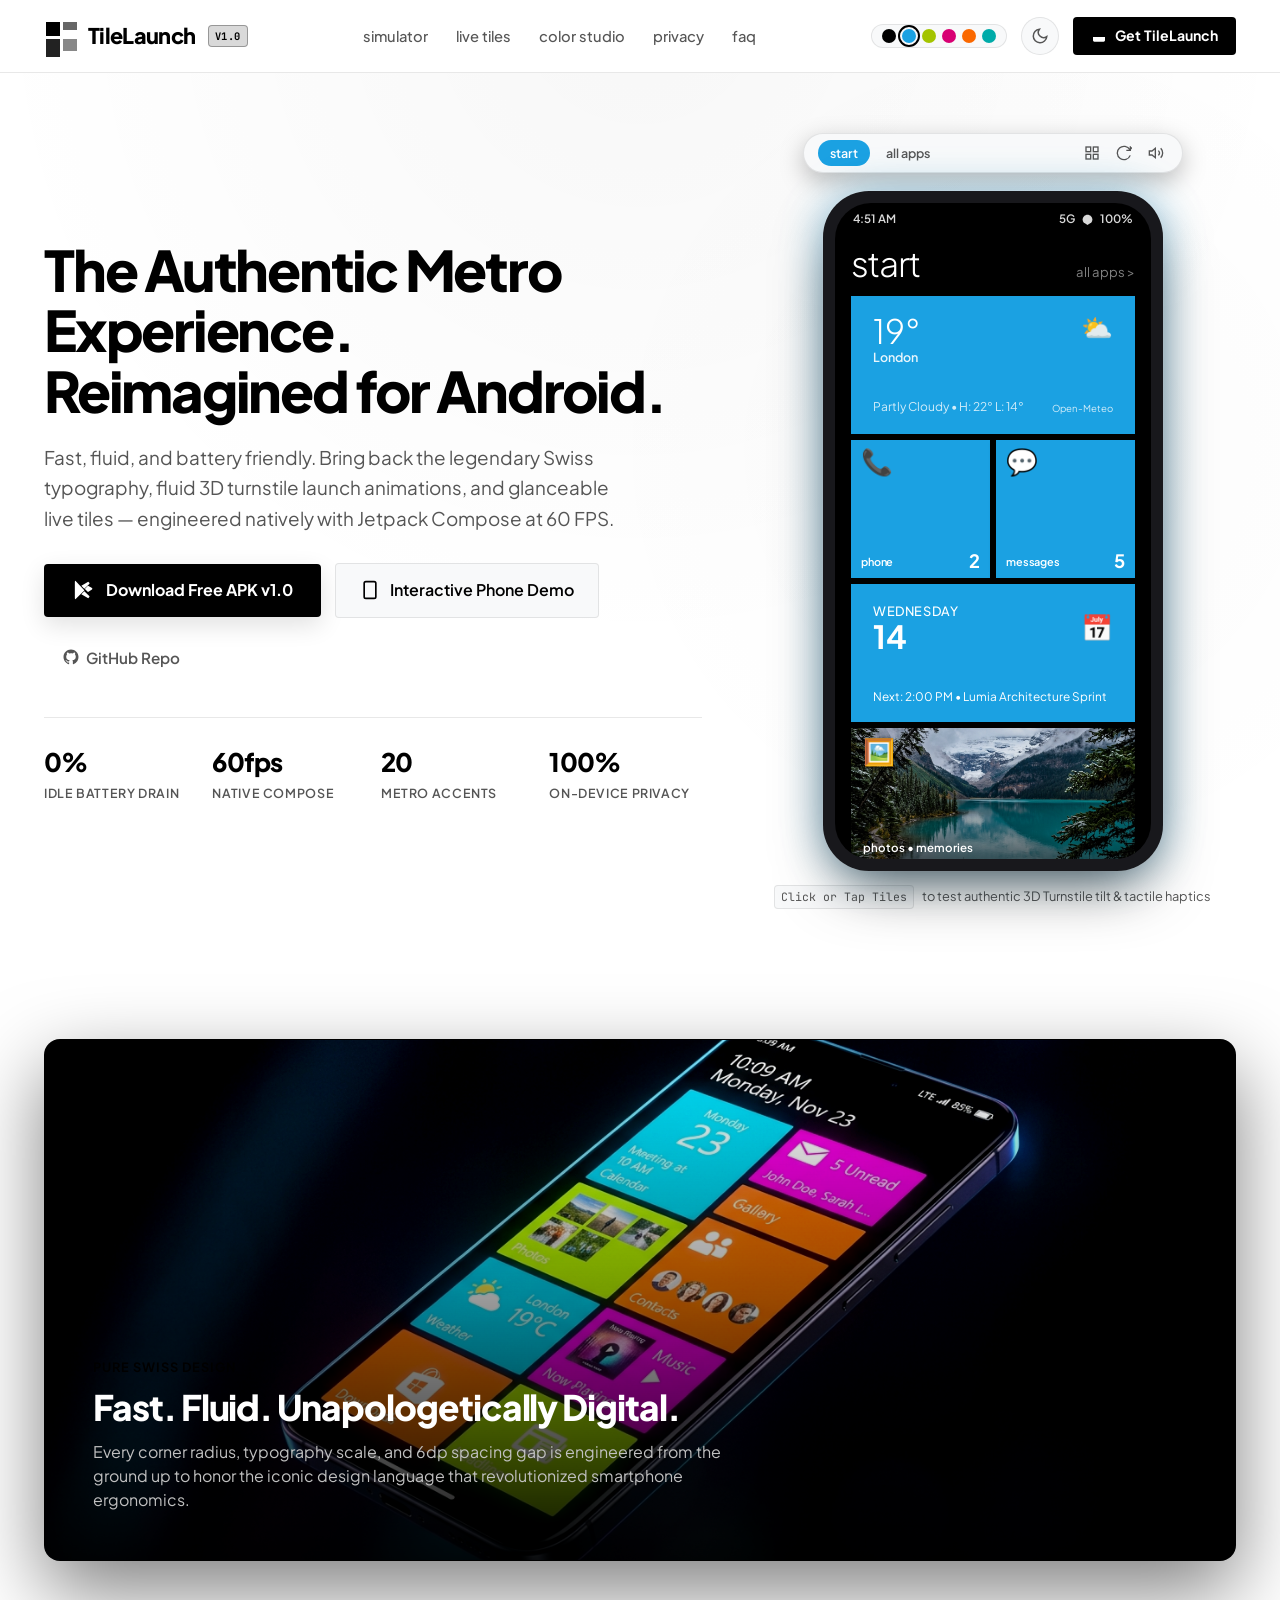
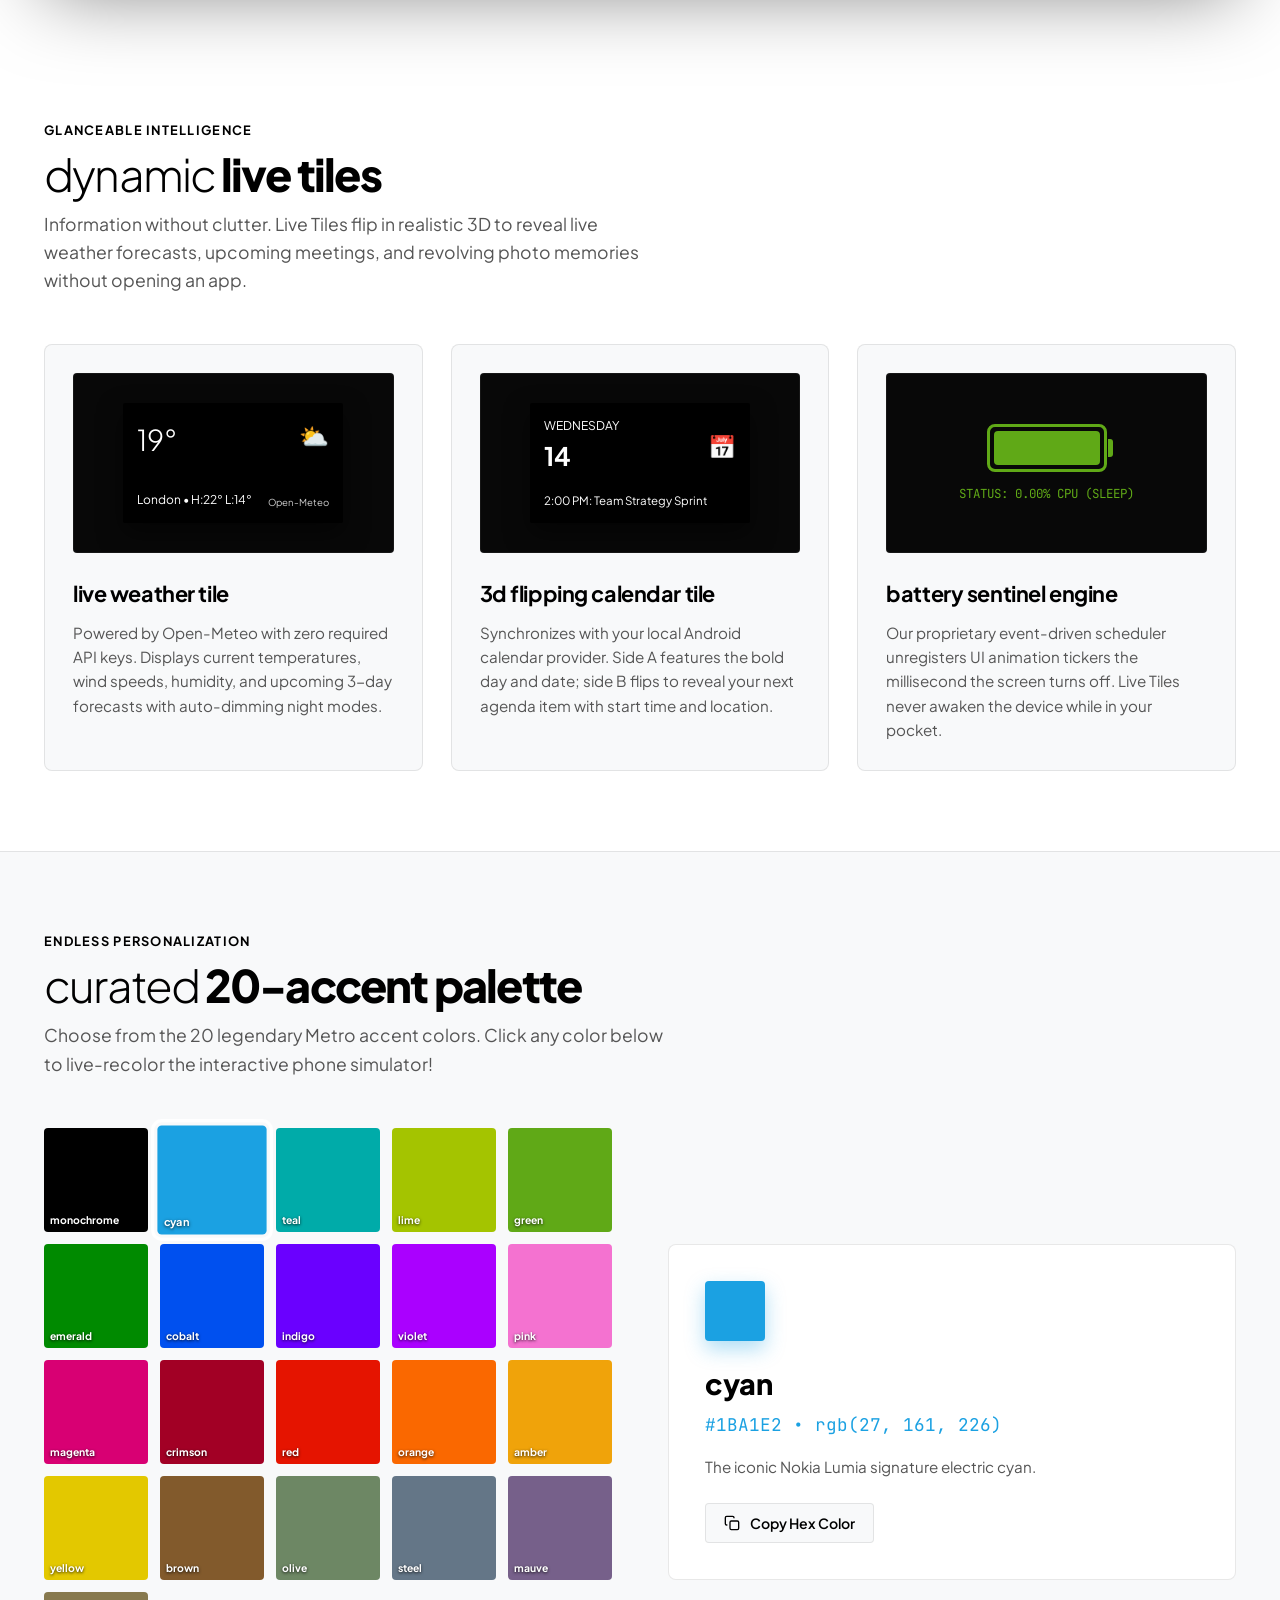
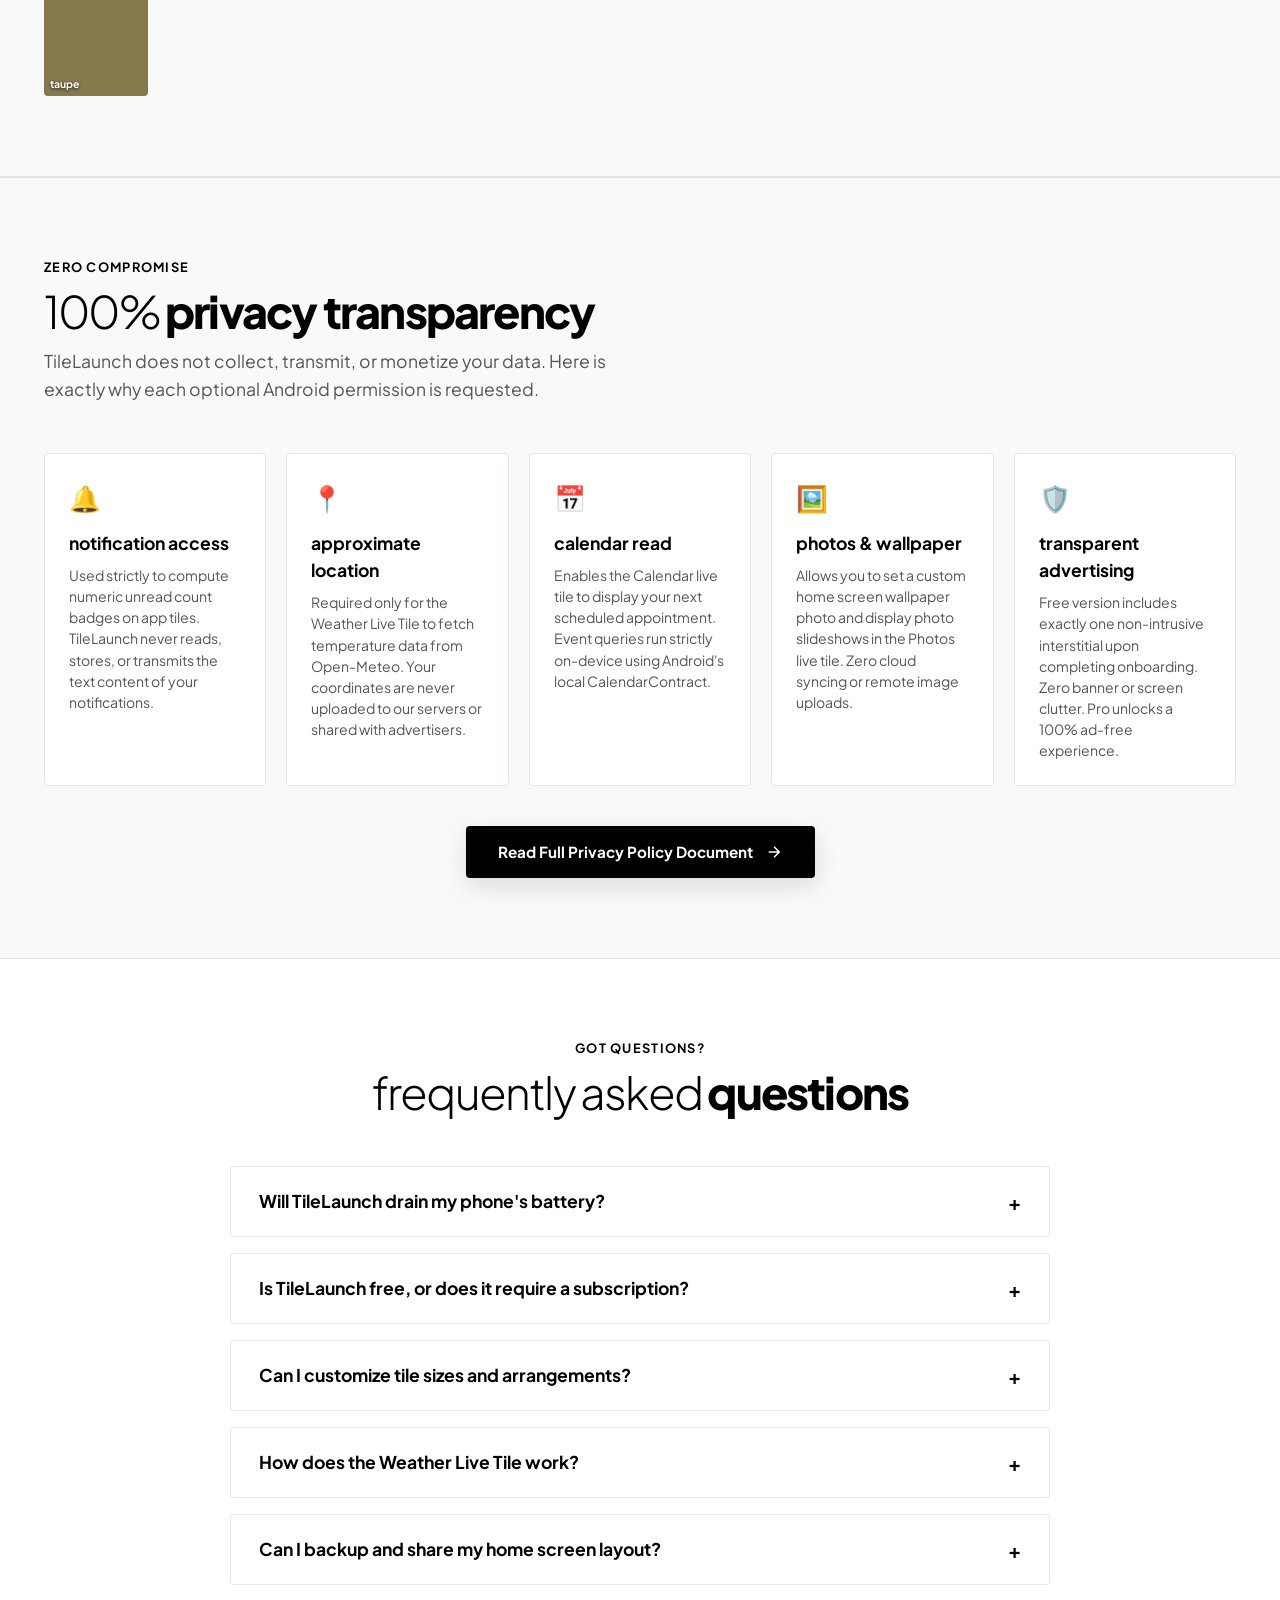
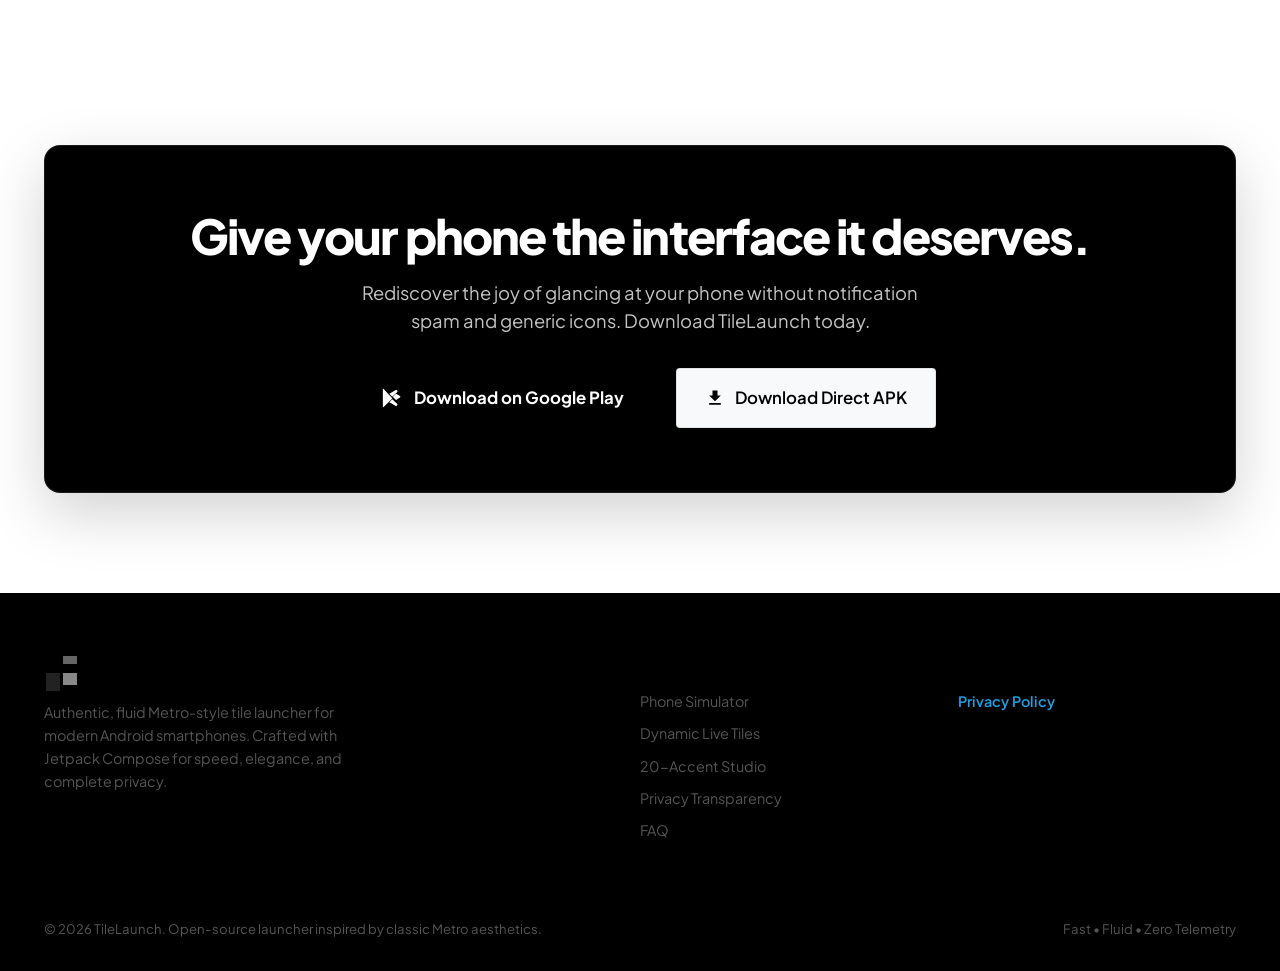
==== index.html @ 31e7561f "first commit" ====
<!DOCTYPE html>
<html lang="en" data-theme="light">
<head>
  <meta charset="UTF-8">
  <meta name="viewport" content="width=device-width, initial-scale=1.0">
  <title>TileLaunch — Authentic Metro-Style Tile Launcher for Android</title>
  <meta name="description" content="Experience the authentic elegance, speed, and typography of a pure Metro-style tile launcher. Designed from scratch for performance with 3D turnstile animations, live tiles, and zero battery drain.">
  <meta name="keywords" content="metro launcher, tile launcher, live tiles, windows phone launcher, android launcher, turnstile animation, minimalist launcher, nokia launcher, lumia launcher">
  <meta name="theme-color" content="#FFFFFF">
  <meta property="og:title" content="TileLaunch — Authentic Metro-Style Tile Launcher for Android">
  <meta property="og:description" content="Fast, fluid Metro-style tile launcher with live tiles, 3D turnstile animations, and deep customization.">
  <meta property="og:image" content="assets/hero_banner.jpg">
  <meta property="og:type" content="website">

  <!-- Favicon / Brand Icon -->
  <link rel="icon" type="image/png" href="assets/app_logo.png">

  <link rel="stylesheet" href="styles.css">
</head>
<body>

  <!-- ======================================================================
       Header & Navigation
       ====================================================================== -->
  <header class="site-header" id="mainHeader">
    <div class="container nav-container">
      <a href="#" class="brand" id="brandLogo">
        <div class="brand-icon">
          <span></span>
          <span></span>
          <span></span>
          <span></span>
        </div>
        <span class="brand-name">TileLaunch</span>
        <span class="brand-badge">v1.0</span>
      </a>

      <ul class="nav-links">
        <li><a href="#simulator" class="nav-link">simulator</a></li>
        <li><a href="#live-tiles" class="nav-link">live tiles</a></li>
        <li><a href="#colors" class="nav-link">color studio</a></li>
        <li><a href="#privacy" class="nav-link">privacy</a></li>
        <li><a href="#faq" class="nav-link">faq</a></li>
      </ul>

      <div class="nav-actions">
        <!-- Quick Accent Swatches -->
        <div class="accent-quick-picker" title="Quick Accent Palette" id="navQuickAccents">
          <div class="swatch-dot" data-accent="mono" style="background:#000000; border:1px solid #777;" title="Monochrome"></div>
          <div class="swatch-dot active" data-accent="cyan" style="background:#1BA1E2;" title="Cyan"></div>
          <div class="swatch-dot" data-accent="lime" style="background:#A4C400;" title="Lime"></div>
          <div class="swatch-dot" data-accent="magenta" style="background:#D80073;" title="Magenta"></div>
          <div class="swatch-dot" data-accent="orange" style="background:#FA6800;" title="Orange"></div>
          <div class="swatch-dot" data-accent="teal" style="background:#00ABA9;" title="Teal"></div>
        </div>

        <!-- Dark/Light Theme Toggle -->
        <button class="btn-icon-toggle" id="themeToggleBtn" aria-label="Toggle Theme" title="Switch Theme">
          <svg width="18" height="18" viewBox="0 0 24 24" fill="none" stroke="currentColor" stroke-width="2">
            <circle cx="12" cy="12" r="5"/>
            <path d="M12 1v2M12 21v2M4.22 4.22l1.42 1.42M18.36 18.36l1.42 1.42M1 12h2M21 12h2M4.22 19.78l1.42-1.42M18.36 5.64l1.42-1.42"/>
          </svg>
        </button>

        <!-- CTA Button -->
        <a href="#download" class="btn-primary-sm" id="navCtaBtn">
          <svg width="16" height="16" viewBox="0 0 24 24" fill="currentColor">
            <path d="M3 13.5v5c0 1.1.9 2 2 2h14c1.1 0 2-.9 2-2v-5M12 3v13m0 0l-4-4m4 4l4-4"/>
          </svg>
          <span>Get TileLaunch</span>
        </a>

        <!-- Mobile Menu Toggle -->
        <button class="mobile-menu-btn" id="mobileMenuBtn" aria-label="Menu">☰</button>
      </div>
    </div>
  </header>

  <main>
    <!-- ====================================================================
         Hero Section
         ==================================================================== -->
    <section class="hero-section" id="hero">
      <div class="container hero-grid">
        <div class="hero-content">

          <h1 class="hero-title" id="heroHeadline">
            The Authentic Metro Experience. <br>
            <span class="accent-text">Reimagined for Android.</span>
          </h1>

          <p class="hero-description" id="heroSubtitle">
            Fast, fluid, and battery friendly. Bring back the legendary Swiss typography, fluid 3D turnstile launch animations, and glanceable live tiles — engineered natively with Jetpack Compose at 60 FPS.
          </p>

          <div class="hero-cta-group">
            <a href="https://github.com/harisrana001/tileLaunch/releases" target="_blank" class="btn-hero-primary" id="heroGooglePlayBtn">
              <svg width="22" height="22" viewBox="0 0 24 24" fill="currentColor">
                <path d="M3.6 1.9c-.3.3-.5.8-.5 1.4v17.4c0 .6.2 1.1.5 1.4l.1.1 9.7-9.7v-.2L3.7 1.8l-.1.1zM17.4 14.1l-3.3-3.3v-.2l3.3-3.3.1.1 3.9 2.2c1.1.6 1.1 1.6 0 2.2l-3.9 2.3-.1-.1zM13.4 10.6l-3.2-3.2L17.7 3c.8.5 1.4 1.2 1.4 2.1l-5.7 5.5zM13.4 13.4l5.7 5.5c0 .9-.6 1.6-1.4 2.1l-7.5-4.4 3.2-3.2z"/>
              </svg>
              <span>Download Free APK v1.0</span>
            </a>

            <a href="#simulator" class="btn-hero-secondary" id="heroTrySimBtn">
              <svg width="20" height="20" viewBox="0 0 24 24" fill="none" stroke="currentColor" stroke-width="2">
                <rect x="5" y="2" width="14" height="20" rx="2" ry="2"/>
                <line x1="12" y1="18" x2="12.01" y2="18"/>
              </svg>
              <span>Interactive Phone Demo</span>
            </a>

            <a href="https://github.com/harisrana001/tileLaunch" target="_blank" class="btn-hero-ghost" id="heroGithubBtn">
              <svg width="18" height="18" viewBox="0 0 24 24" fill="currentColor">
                <path fill-rule="evenodd" clip-rule="evenodd" d="M12 2C6.477 2 2 6.484 2 12.017c0 4.425 2.865 8.18 6.839 9.504.5.092.682-.217.682-.483 0-.237-.008-.868-.013-1.703-2.782.605-3.369-1.343-3.369-1.343-.454-1.158-1.11-1.466-1.11-1.466-.908-.62.069-.608.069-.608 1.003.07 1.53 1.032 1.53 1.032.892 1.53 2.341 1.088 2.91.832.092-.647.35-1.088.636-1.338-2.22-.253-4.555-1.113-4.555-4.951 0-1.093.39-1.988 1.029-2.688-.103-.253-.446-1.272.098-2.65 0 0 .84-.27 2.75 1.026A9.564 9.564 0 0112 6.844c.85.004 1.705.115 2.504.337 1.909-1.296 2.747-1.027 2.747-1.027.546 1.379.202 2.398.1 2.651.64.7 1.028 1.595 1.028 2.688 0 3.848-2.339 4.695-4.566 4.943.359.309.678.92.678 1.855 0 1.338-.012 2.419-.012 2.747 0 .268.18.58.688.482A10.019 10.019 0 0022 12.017C22 6.484 17.522 2 12 2z"/>
              </svg>
              <span>GitHub Repo</span>
            </a>
          </div>

          <!-- Hero Metrics -->
          <div class="hero-stats">
            <div class="stat-item">
              <div class="stat-val">0%</div>
              <div class="stat-lbl">Idle Battery Drain</div>
            </div>
            <div class="stat-item">
              <div class="stat-val">60<span>fps</span></div>
              <div class="stat-lbl">Native Compose</div>
            </div>
            <div class="stat-item">
              <div class="stat-val">20</div>
              <div class="stat-lbl">Metro Accents</div>
            </div>
            <div class="stat-item">
              <div class="stat-val">100%</div>
              <div class="stat-lbl">On-Device Privacy</div>
            </div>
          </div>
        </div>

        <!-- ================================================================
             Centerpiece: Interactive Phone Simulator
             ================================================================ -->
        <div class="simulator-container" id="simulator">
          <!-- Simulator Controls Bar -->
          <div class="simulator-toolbar">
            <div class="simulator-modes">
              <button class="sim-mode-btn active" id="simTabStart" title="Show Start Screen">start</button>
              <button class="sim-mode-btn" id="simTabApps" title="Show All Apps Drawer">all apps</button>
            </div>
            <div class="sim-controls">
              <button class="sim-tool-btn" id="simEraToggle" title="Toggle Modern 4-Col / Classic 2-Col Layout">
                <svg width="16" height="16" viewBox="0 0 24 24" fill="none" stroke="currentColor" stroke-width="2">
                  <rect x="3" y="3" width="7" height="7"/><rect x="14" y="3" width="7" height="7"/>
                  <rect x="3" y="14" width="7" height="7"/><rect x="14" y="14" width="7" height="7"/>
                </svg>
              </button>
              <button class="sim-tool-btn" id="simFlipTilesBtn" title="Flip All Live Tiles">
                <svg width="16" height="16" viewBox="0 0 24 24" fill="none" stroke="currentColor" stroke-width="2">
                  <path d="M21.5 2v6h-6M21.34 15.57a10 10 0 1 1-.57-8.38l5.67-5.67"/>
                </svg>
              </button>
              <button class="sim-tool-btn" id="simSoundToggle" title="Tactile Sound Feedback On/Off">
                <svg width="16" height="16" viewBox="0 0 24 24" fill="none" stroke="currentColor" stroke-width="2">
                  <polygon points="11 5 6 9 2 9 2 15 6 15 11 19 11 5"/>
                  <path d="M19.07 4.93a10 10 0 0 1 0 14.14M15.54 8.46a5 5 0 0 1 0 7.07"/>
                </svg>
              </button>
            </div>
          </div>

          <!-- Phone Bezel -->
          <div class="phone-mockup-wrap">
            <div class="phone-device" id="phoneMockup">
              <div class="phone-screen">
                <!-- Phone Top Status Bar -->
                <div class="phone-status-bar">
                  <span id="phoneClock">11:04 AM</span>
                  <div class="status-icons">
                    <span>5G</span>
                    <svg width="13" height="13" viewBox="0 0 24 24" fill="currentColor">
                      <path d="M12 3c-4.97 0-9 4.03-9 9 0 2.12.74 4.07 1.97 5.61L12 22l7.03-4.39C20.26 16.07 21 14.12 21 12c0-4.97-4.03-9-9-9z"/>
                    </svg>
                    <span>100%</span>
                  </div>
                </div>

                <!-- Phone Screens Carousel / Slider -->
                <div class="phone-screens-slider" id="phoneScreensSlider">
                  
                  <!-- Page 1: Start Screen -->
                  <div class="phone-screen-page" id="phonePageStart">
                    <div class="screen-header">
                      <h2 class="screen-title">start</h2>
                      <span class="screen-nav-hint" id="simNavHint" title="Swipe to Apps">all apps &gt;</span>
                    </div>

                    <!-- Tiles Grid -->
                    <div class="tiles-grid" id="phoneTilesGrid">
                      
                      <!-- 1. Live Weather Tile (Wide 4x2) -->
                      <div class="metro-tile tile-wide flip-tile-wrapper" id="weatherTileWrapper" title="Weather Live Tile (Flips every 5s)">
                        <div class="flip-tile-inner">
                          <div class="flip-face flip-front" style="background:var(--tile-bg);">
                            <div style="display:flex; justify-content:space-between; align-items:flex-start;">
                              <div>
                                <div class="weather-temp">19°</div>
                                <div class="weather-city">London</div>
                              </div>
                              <span class="tile-icon">⛅</span>
                            </div>
                            <div style="display:flex; justify-content:space-between; align-items:flex-end;">
                              <span class="weather-condition">Partly Cloudy • H: 22° L: 14°</span>
                              <span style="font-size:0.6rem; opacity:0.8;">Open-Meteo</span>
                            </div>
                          </div>
                          <div class="flip-face flip-back">
                            <div style="font-size:0.75rem; font-weight:700;">Weather Forecast</div>
                            <div style="display:flex; justify-content:space-between; font-size:0.72rem; margin: auto 0;">
                              <div>Thu: 21° ☀️</div>
                              <div>Fri: 18° 🌧️</div>
                              <div>Sat: 23° 🌤️</div>
                            </div>
                            <div style="font-size:0.65rem; opacity:0.8;">Wind 8 km/h • Humidity 55%</div>
                          </div>
                        </div>
                      </div>

                      <!-- 2. Phone Call Tile (Medium 2x2) -->
                      <div class="metro-tile tile-medium" title="Phone Tile">
                        <span class="tile-icon">📞</span>
                        <div class="tile-label">phone</div>
                        <span class="tile-badge">2</span>
                      </div>

                      <!-- 3. Messages Tile (Medium 2x2) -->
                      <div class="metro-tile tile-medium tile-messages" title="Messages Tile">
                        <span class="tile-icon">💬</span>
                        <div class="tile-label">messages</div>
                        <span class="tile-badge">5</span>
                      </div>

                      <!-- 4. Live Calendar Tile (Wide 4x2) -->
                      <div class="metro-tile tile-wide flip-tile-wrapper" id="calendarTileWrapper" title="Calendar Live Tile (Flips)">
                        <div class="flip-tile-inner">
                          <div class="flip-face flip-front" style="background:var(--tile-bg);">
                            <div style="display:flex; justify-content:space-between; align-items:center;">
                              <div>
                                <div class="calendar-day-name">Wednesday</div>
                                <div class="calendar-day-num">14</div>
                              </div>
                              <span class="tile-icon">📅</span>
                            </div>
                            <div class="calendar-event">Next: 2:00 PM • Lumia Architecture Sprint</div>
                          </div>
                          <div class="flip-face flip-back">
                            <div style="font-size:0.75rem; font-weight:700;">Upcoming Agenda</div>
                            <div style="font-size:0.75rem; line-height:1.3; margin: auto 0;">
                              <div>• 2:00 PM: Metro UI Review</div>
                              <div>• 4:30 PM: Turnstile Physics Test</div>
                            </div>
                            <div class="tile-label">calendar</div>
                          </div>
                        </div>
                      </div>

                      <!-- 5. Live Photos Tile (Wide 4x2) -->
                      <div class="metro-tile tile-wide" style="padding:0;" title="Photos Live Tile (Slideshow)">
                        <div class="photo-tile-bg" id="photoLiveTileBg" style="background-image:url('assets/sample_nature.jpg');"></div>
                        <div class="photo-tile-overlay"></div>
                        <div class="flip-face" style="position:relative; z-index:2; height:100%;">
                          <span class="tile-icon" style="text-shadow:0 1px 3px rgba(0,0,0,0.8);">🖼️</span>
                          <span class="photo-tile-text">photos • memories</span>
                        </div>
                      </div>

                      <!-- 6. Spotify Music Tile (Medium 2x2) -->
                      <div class="metro-tile tile-medium tile-spotify" title="Spotify Brand Tile">
                        <span class="tile-icon">🎵</span>
                        <div>
                          <div style="font-size:0.65rem; opacity:0.85;">Now Playing</div>
                          <div style="font-size:0.75rem; font-weight:700; white-space:nowrap; overflow:hidden; text-overflow:ellipsis;">Synthwave Breeze</div>
                        </div>
                        <div class="tile-label">spotify</div>
                      </div>

                      <!-- 7. Mail Tile (Small 1x1) -->
                      <div class="metro-tile tile-small" title="Mail">
                        <span class="tile-icon">✉️</span>
                      </div>

                      <!-- 8. Camera Tile (Small 1x1) -->
                      <div class="metro-tile tile-small" title="Camera">
                        <span class="tile-icon">📷</span>
                      </div>

                      <!-- 9. Chrome / Browser Tile (Small 1x1) -->
                      <div class="metro-tile tile-small" title="Browser">
                        <span class="tile-icon">🌐</span>
                      </div>

                      <!-- 10. Settings Tile (Small 1x1) -->
                      <div class="metro-tile tile-small" title="Settings">
                        <span class="tile-icon">⚙️</span>
                      </div>

                      <!-- 11. YouTube Tile (Medium 2x2) -->
                      <div class="metro-tile tile-medium tile-youtube" title="YouTube Brand Tile">
                        <span class="tile-icon">▶️</span>
                        <div class="tile-label">youtube</div>
                      </div>

                      <!-- 12. Store Tile (Medium 2x2) -->
                      <div class="metro-tile tile-medium" title="Store Tile">
                        <span class="tile-icon">🛍️</span>
                        <div class="tile-label">store</div>
                      </div>

                    </div>
                  </div>

                  <!-- Page 2: All Apps Drawer -->
                  <div class="phone-screen-page" id="phonePageApps">
                    <div class="screen-header">
                      <h2 class="screen-title">all apps</h2>
                    </div>

                    <!-- Live App Search Bar -->
                    <div class="app-search-input-wrap">
                      <input type="text" id="appSearchInput" class="app-search-input" placeholder="search apps..." autocomplete="off">
                    </div>

                    <!-- Apps List with Alphabet Headers -->
                    <div class="apps-list" id="appsListContainer">
                      <div class="app-letter-header" title="Click to open Letter Jump Matrix">#</div>
                      <div class="app-list-item"><div class="app-list-icon">7</div><span class="app-list-name">7-Zip Archive</span></div>

                      <div class="app-letter-header" title="Click to open Letter Jump Matrix">C</div>
                      <div class="app-list-item"><div class="app-list-icon">🧮</div><span class="app-list-name">Calculator</span></div>
                      <div class="app-list-item"><div class="app-list-icon">📅</div><span class="app-list-name">Calendar</span></div>
                      <div class="app-list-item"><div class="app-list-icon">📷</div><span class="app-list-name">Camera</span></div>
                      <div class="app-list-item"><div class="app-list-icon">🌐</div><span class="app-list-name">Chrome</span></div>

                      <div class="app-letter-header" title="Click to open Letter Jump Matrix">G</div>
                      <div class="app-list-item"><div class="app-list-icon">🖼️</div><span class="app-list-name">Gallery</span></div>
                      <div class="app-list-item"><div class="app-list-icon">✉️</div><span class="app-list-name">Gmail</span></div>

                      <div class="app-letter-header" title="Click to open Letter Jump Matrix">M</div>
                      <div class="app-list-item"><div class="app-list-icon">🗺️</div><span class="app-list-name">Maps</span></div>
                      <div class="app-list-item"><div class="app-list-icon">💬</div><span class="app-list-name">Messages</span></div>

                      <div class="app-letter-header" title="Click to open Letter Jump Matrix">P</div>
                      <div class="app-list-item"><div class="app-list-icon">📞</div><span class="app-list-name">Phone</span></div>
                      <div class="app-list-item"><div class="app-list-icon">🛍️</div><span class="app-list-name">Play Store</span></div>

                      <div class="app-letter-header" title="Click to open Letter Jump Matrix">S</div>
                      <div class="app-list-item"><div class="app-list-icon">⚙️</div><span class="app-list-name">Settings</span></div>
                      <div class="app-list-item"><div class="app-list-icon">🎵</div><span class="app-list-name">Spotify</span></div>

                      <div class="app-letter-header" title="Click to open Letter Jump Matrix">W</div>
                      <div class="app-list-item"><div class="app-list-icon">⛅</div><span class="app-list-name">Weather</span></div>
                      <div class="app-list-item"><div class="app-list-icon">💬</div><span class="app-list-name">WhatsApp</span></div>
                    </div>

                    <!-- Quick Jump Letter Matrix Modal Overlay -->
                    <div class="jump-matrix-overlay" id="jumpMatrixOverlay">
                      <div class="matrix-grid">
                        <div class="matrix-cell has-apps">#</div>
                        <div class="matrix-cell">A</div>
                        <div class="matrix-cell">B</div>
                        <div class="matrix-cell has-apps">C</div>
                        <div class="matrix-cell">D</div>
                        <div class="matrix-cell">E</div>
                        <div class="matrix-cell">F</div>
                        <div class="matrix-cell has-apps">G</div>
                        <div class="matrix-cell">H</div>
                        <div class="matrix-cell">I</div>
                        <div class="matrix-cell">J</div>
                        <div class="matrix-cell">K</div>
                        <div class="matrix-cell">L</div>
                        <div class="matrix-cell has-apps">M</div>
                        <div class="matrix-cell">N</div>
                        <div class="matrix-cell">O</div>
                        <div class="matrix-cell has-apps">P</div>
                        <div class="matrix-cell">Q</div>
                        <div class="matrix-cell">R</div>
                        <div class="matrix-cell has-apps">S</div>
                        <div class="matrix-cell">T</div>
                        <div class="matrix-cell">U</div>
                        <div class="matrix-cell">V</div>
                        <div class="matrix-cell has-apps">W</div>
                      </div>
                      <div class="matrix-close-hint">tap any letter to jump, or outside to close</div>
                    </div>

                  </div>

                </div>
              </div>
            </div>
          </div>

          <div class="sim-hint">
            <kbd>Click or Tap Tiles</kbd> to test authentic 3D Turnstile tilt &amp; tactile haptics
          </div>
        </div>
      </div>
    </section>

    <!-- ====================================================================
         Visual Hero Banner Showcase
         ==================================================================== -->
    <section class="hero-banner-section" id="showcase">
      <div class="container">
        <div class="banner-card">
          <img src="assets/hero_banner.jpg" alt="TileLaunch AMOLED live tiles preview" class="banner-img">
          <div class="banner-overlay">
            <div class="banner-content">
              <span class="banner-tag">Pure Swiss Design</span>
              <h2 class="banner-title">Fast. Fluid. Unapologetically Digital.</h2>
              <p class="banner-text">
                Every corner radius, typography scale, and 6dp spacing gap is engineered from the ground up to honor the iconic design language that revolutionized smartphone ergonomics.
              </p>
            </div>
          </div>
        </div>
      </div>
    </section>


    <!-- ====================================================================
         Live Tiles Deep Dive
         ==================================================================== -->
    <section class="live-tiles-section" id="live-tiles">
      <div class="container">
        <div class="section-header">
          <span class="section-eyebrow">Glanceable Intelligence</span>
          <h2 class="section-title">dynamic <strong>live tiles</strong></h2>
          <p class="section-subtitle">
            Information without clutter. Live Tiles flip in realistic 3D to reveal live weather forecasts, upcoming meetings, and revolving photo memories without opening an app.
          </p>
        </div>

        <div class="live-tiles-grid">
          <!-- Live Tile 1: Weather -->
          <div class="live-card">
            <div class="live-demo-box">
              <div class="tile-demo-interactive" style="display:flex; justify-content:space-between; flex-direction:column;">
                <div style="display:flex; justify-content:space-between;">
                  <span style="font-size:1.8rem; font-weight:300;">19°</span>
                  <span style="font-size:1.5rem;">⛅</span>
                </div>
                <div style="display:flex; justify-content:space-between; align-items:flex-end;">
                  <span style="font-size:0.75rem;">London • H:22° L:14°</span>
                  <span style="font-size:0.6rem; opacity:0.8;">Open-Meteo</span>
                </div>
              </div>
            </div>
            <h3 class="bento-title">live weather tile</h3>
            <p class="bento-desc">
              Powered by Open-Meteo with zero required API keys. Displays current temperatures, wind speeds, humidity, and upcoming 3-day forecasts with auto-dimming night modes.
            </p>
          </div>

          <!-- Live Tile 2: Calendar -->
          <div class="live-card">
            <div class="live-demo-box">
              <div class="tile-demo-interactive" style="display:flex; flex-direction:column; justify-content:space-between;">
                <div style="display:flex; justify-content:space-between; align-items:center;">
                  <div>
                    <div style="font-size:0.75rem; text-transform:uppercase;">Wednesday</div>
                    <div style="font-size:1.6rem; font-weight:700;">14</div>
                  </div>
                  <span style="font-size:1.4rem;">📅</span>
                </div>
                <div style="font-size:0.72rem;">2:00 PM: Team Strategy Sprint</div>
              </div>
            </div>
            <h3 class="bento-title">3d flipping calendar tile</h3>
            <p class="bento-desc">
              Synchronizes with your local Android calendar provider. Side A features the bold day and date; side B flips to reveal your next agenda item with start time and location.
            </p>
          </div>

          <!-- Live Tile 3: Battery Sentinel -->
          <div class="live-card">
            <div class="live-demo-box">
              <div class="battery-sentinel-visual">
                <div class="battery-gauge">
                  <div class="battery-fill"></div>
                </div>
                <div class="sentinel-stats">STATUS: 0.00% CPU (SLEEP)</div>
              </div>
            </div>
            <h3 class="bento-title">battery sentinel engine</h3>
            <p class="bento-desc">
              Our proprietary event-driven scheduler unregisters UI animation tickers the millisecond the screen turns off. Live Tiles never awaken the device while in your pocket.
            </p>
          </div>
        </div>
      </div>
    </section>

    <!-- ====================================================================
         20 Metro Accent Color Studio
         ==================================================================== -->
    <section class="color-studio-section" id="colors">
      <div class="container">
        <div class="section-header">
          <span class="section-eyebrow">Endless Personalization</span>
          <h2 class="section-title">curated <strong>20-accent palette</strong></h2>
          <p class="section-subtitle">
            Choose from the 20 legendary Metro accent colors. Click any color below to live-recolor the interactive phone simulator!
          </p>
        </div>

        <div class="color-studio-container">
          <!-- 20 Swatch Buttons Grid -->
          <div class="color-palette-grid" id="colorStudioPalette">
            <!-- Populated dynamically by app.js -->
          </div>

          <!-- Active Color Detail Card -->
          <div class="color-info-card">
            <div class="color-info-preview" id="studioColorPreview"></div>
            <h3 class="color-info-title" id="studioAccentTitle">Cyan</h3>
            <div class="color-info-code" id="studioAccentHex">#1BA1E2 • rgb(27, 161, 226)</div>
            <p class="color-info-desc" id="studioAccentDesc">
              The signature electric cyan color that debuted with Nokia Lumia flagship hardware. High contrast, unmistakably bold, and radiant on modern AMOLED displays.
            </p>
            <button class="btn-hero-secondary" id="copyHexBtn" style="padding:10px 18px; font-size:0.88rem;">
              <svg width="16" height="16" viewBox="0 0 24 24" fill="none" stroke="currentColor" stroke-width="2">
                <rect x="9" y="9" width="13" height="13" rx="2" ry="2"/>
                <path d="M5 15H4a2 2 0 0 1-2-2V4a2 2 0 0 1 2-2h9a2 2 0 0 1 2 2v1"/>
              </svg>
              <span>Copy Hex Color</span>
            </button>
          </div>
        </div>
      </div>
    </section>



    <!-- ====================================================================
         Privacy Transparency Section
         ==================================================================== -->
    <section class="privacy-section" id="privacy">
      <div class="container">
        <div class="section-header">
          <span class="section-eyebrow">Zero Compromise</span>
          <h2 class="section-title">100% <strong>privacy transparency</strong></h2>
          <p class="section-subtitle">
            TileLaunch does not collect, transmit, or monetize your data. Here is exactly why each optional Android permission is requested.
          </p>
        </div>

        <div class="privacy-grid">
          <div class="privacy-card">
            <div class="privacy-icon">🔔</div>
            <h4 class="privacy-title">notification access</h4>
            <p class="privacy-text">
              Used strictly to compute numeric unread count badges on app tiles. TileLaunch never reads, stores, or transmits the text content of your notifications.
            </p>
          </div>

          <div class="privacy-card">
            <div class="privacy-icon">📍</div>
            <h4 class="privacy-title">approximate location</h4>
            <p class="privacy-text">
              Required only for the Weather Live Tile to fetch temperature data from Open-Meteo. Your coordinates are never uploaded to our servers or shared with advertisers.
            </p>
          </div>

          <div class="privacy-card">
            <div class="privacy-icon">📅</div>
            <h4 class="privacy-title">calendar read</h4>
            <p class="privacy-text">
              Enables the Calendar live tile to display your next scheduled appointment. Event queries run strictly on-device using Android's local CalendarContract.
            </p>
          </div>

          <div class="privacy-card">
            <div class="privacy-icon">🖼️</div>
            <h4 class="privacy-title">photos &amp; wallpaper</h4>
            <p class="privacy-text">
              Allows you to set a custom home screen wallpaper photo and display photo slideshows in the Photos live tile. Zero cloud syncing or remote image uploads.
            </p>
          </div>

          <div class="privacy-card">
            <div class="privacy-icon">🛡️</div>
            <h4 class="privacy-title">transparent advertising</h4>
            <p class="privacy-text">
              Free version includes exactly one non-intrusive interstitial upon completing onboarding. Zero banner or screen clutter. Pro unlocks a 100% ad-free experience.
            </p>
          </div>
        </div>

        <!-- Privacy Actions: Routing to Full Legal Page -->
        <div style="margin-top: 40px; text-align: center;">
          <a href="privacy.html" class="btn-hero-primary" style="font-size: 0.95rem; padding: 14px 32px;">
            <span>Read Full Privacy Policy Document</span>
            <svg width="18" height="18" viewBox="0 0 24 24" fill="none" stroke="currentColor" stroke-width="2">
              <path d="M5 12h14M12 5l7 7-7 7"/>
            </svg>
          </a>
        </div>
      </div>
    </section>

    <!-- ====================================================================
         Frequently Asked Questions
         ==================================================================== -->
    <section class="faq-section" id="faq">
      <div class="container">
        <div class="section-header" style="text-align:center;">
          <span class="section-eyebrow">Got Questions?</span>
          <h2 class="section-title">frequently asked <strong>questions</strong></h2>
        </div>

        <div class="faq-list">
          <div class="faq-item">
            <button class="faq-question">
              <span>Will TileLaunch drain my phone's battery?</span>
              <span class="faq-icon">+</span>
            </button>
            <div class="faq-answer">
              No. TileLaunch was built from day one around lifecycle awareness. When your screen turns off or another full-screen app opens, all Live Tile flip animations and background timers stop immediately. There are zero background wakeups while your phone is resting in your pocket.
            </div>
          </div>

          <div class="faq-item">
            <button class="faq-question">
              <span>Is TileLaunch free, or does it require a subscription?</span>
              <span class="faq-icon">+</span>
            </button>
            <div class="faq-answer">
              TileLaunch is free to download and use with full tile customization and 3D turnstiles. Free users experience a single non-intrusive ad after completing first-time onboarding. If you want Live Tiles, all 20 colors, and the Cover Screen, TileLaunch Pro is available as a single one-time lifetime purchase with zero ads forever. There are no recurring subscriptions.
            </div>
          </div>

          <div class="faq-item">
            <button class="faq-question">
              <span>Can I customize tile sizes and arrangements?</span>
              <span class="faq-icon">+</span>
            </button>
            <div class="faq-answer">
              Yes! You can long-press any tile on the home screen to enter edit mode. You can resize tiles between Small (1x1), Medium (2x2), and Wide (4x2), cycle custom accent colors per tile, unpin tiles, or drag them to reflow surrounding tiles automatically.
            </div>
          </div>

          <div class="faq-item">
            <button class="faq-question">
              <span>How does the Weather Live Tile work?</span>
              <span class="faq-icon">+</span>
            </button>
            <div class="faq-answer">
              The Weather tile queries the open-source Open-Meteo API using your approximate device coordinates. It requires no API key signups and caches forecasts in a local Room SQLite database with smart WorkManager background synchronization.
            </div>
          </div>

          <div class="faq-item">
            <button class="faq-question">
              <span>Can I backup and share my home screen layout?</span>
              <span class="faq-icon">+</span>
            </button>
            <div class="faq-answer">
              Yes! TileLaunch Pro includes complete JSON Layout Backup &amp; Restore. You can export your curated tile arrangement to Google Drive, Telegram, or email and restore it anytime on any Android device.
            </div>
          </div>
        </div>
      </div>
    </section>

    <!-- ====================================================================
         Closing Download CTA
         ==================================================================== -->
    <section class="closing-cta-section" id="download">
      <div class="container">
        <div class="cta-box">
          <h2 class="cta-title">Give your phone the interface it deserves.</h2>
          <p class="cta-desc">
            Rediscover the joy of glancing at your phone without notification spam and generic icons. Download TileLaunch today.
          </p>

          <div class="cta-buttons">
            <a href="https://github.com/harisrana001/tileLaunch/releases" target="_blank" class="btn-hero-primary" style="font-size:1.05rem; padding:16px 36px;">
              <svg width="22" height="22" viewBox="0 0 24 24" fill="currentColor">
                <path d="M3.6 1.9c-.3.3-.5.8-.5 1.4v17.4c0 .6.2 1.1.5 1.4l.1.1 9.7-9.7v-.2L3.7 1.8l-.1.1zM17.4 14.1l-3.3-3.3v-.2l3.3-3.3.1.1 3.9 2.2c1.1.6 1.1 1.6 0 2.2l-3.9 2.3-.1-.1zM13.4 10.6l-3.2-3.2L17.7 3c.8.5 1.4 1.2 1.4 2.1l-5.7 5.5zM13.4 13.4l5.7 5.5c0 .9-.6 1.6-1.4 2.1l-7.5-4.4 3.2-3.2z"/>
              </svg>
              <span>Download on Google Play</span>
            </a>

            <a href="https://github.com/harisrana001/tileLaunch/releases" target="_blank" class="btn-hero-secondary" style="font-size:1.05rem; padding:16px 28px;">
              <svg width="20" height="20" viewBox="0 0 24 24" fill="currentColor">
                <path d="M19 9h-4V3H9v6H5l7 7 7-7zM5 18v2h14v-2H5z"/>
              </svg>
              <span>Download Direct APK</span>
            </a>
          </div>
        </div>
      </div>
    </section>
  </main>

  <!-- ======================================================================
       Footer
       ====================================================================== -->
  <footer class="site-footer">
    <div class="container">
      <div class="footer-grid">
        <div>
          <div class="brand">
            <div class="brand-icon">
              <span></span><span></span><span></span><span></span>
            </div>
            <span class="brand-name">TileLaunch</span>
          </div>
          <p class="footer-brand-desc">
            Authentic, fluid Metro-style tile launcher for modern Android smartphones. Crafted with Jetpack Compose for speed, elegance, and complete privacy.
          </p>
        </div>

        <div>
          <h5 class="footer-col-title">Product</h5>
          <ul class="footer-links">
            <li><a href="#simulator" class="footer-link">Phone Simulator</a></li>
            <li><a href="#live-tiles" class="footer-link">Dynamic Live Tiles</a></li>
            <li><a href="#colors" class="footer-link">20-Accent Studio</a></li>
            <li><a href="#privacy" class="footer-link">Privacy Transparency</a></li>
            <li><a href="#faq" class="footer-link">FAQ</a></li>
          </ul>
        </div>

        <div>
          <h5 class="footer-col-title">Legal</h5>
          <ul class="footer-links">
            <li><a href="privacy.html" class="footer-link" style="color:var(--metro-cyan); font-weight:600;">Privacy Policy</a></li>
          </ul>
        </div>
      </div>

      <div class="footer-bottom">
        <div>&copy; 2026 TileLaunch. Open-source launcher inspired by classic Metro aesthetics.</div>
        <div>Fast • Fluid • Zero Telemetry</div>
      </div>
    </div>
  </footer>

  <script src="app.js"></script>
</body>
</html>
---- styles.css ----
/* ==========================================================================
   TileLaunch Landing Page Stylesheet
   Authentic Metro Typography, 3D Physics & Responsive Modern Aesthetic
   ========================================================================== */

@import url('https://fonts.googleapis.com/css2?family=Plus+Jakarta+Sans:wght@300;400;500;600;700;800&family=JetBrains+Mono:wght@400;500;600&display=swap');

:root {
  /* Active Metro Accent (Default Monochrome Black on White) */
  --accent: #000000;
  --accent-rgb: 0, 0, 0;
  --accent-text: #FFFFFF;
  --accent-hover: #222222;
  --accent-glow: rgba(0, 0, 0, 0.12);

  /* Metro Palette Constants */
  --metro-mono: #000000;
  --metro-cyan: #1BA1E2;
  --metro-teal: #00ABA9;
  --metro-lime: #A4C400;
  --metro-green: #60A917;
  --metro-emerald: #008A00;
  --metro-cobalt: #0050EF;
  --metro-indigo: #6A00FF;
  --metro-violet: #AA00FF;
  --metro-pink: #F472D0;
  --metro-magenta: #D80073;
  --metro-crimson: #A20025;
  --metro-red: #E51400;
  --metro-orange: #FA6800;
  --metro-amber: #F0A30A;
  --metro-yellow: #E3C800;
  --metro-brown: #825A2C;
  --metro-olive: #6D8764;
  --metro-steel: #647687;
  --metro-mauve: #76608A;
  --metro-taupe: #87794E;

  /* Default Theme: Pure Crisp White Background */
  --bg-primary: #FFFFFF;
  --bg-surface: #F8F9FA;
  --bg-card: #FFFFFF;
  --bg-card-hover: #F1F3F5;
  --border-subtle: rgba(0, 0, 0, 0.09);
  --border-active: rgba(0, 0, 0, 0.25);
  --text-primary: #000000;
  --text-secondary: #555555;
  --text-tertiary: #888888;
  --nav-bg: rgba(255, 255, 255, 0.92);
  --phone-bezel: #18181c;
  --phone-glass: #000000;
  --tile-bg: var(--accent);
  --tile-text: var(--accent-text);
  --tile-gap: 6px;

  /* Typography */
  --font-main: 'Plus Jakarta Sans', -apple-system, BlinkMacSystemFont, 'Segoe UI', Roboto, sans-serif;
  --font-mono: 'JetBrains Mono', monospace;

  /* Layout */
  --max-width: 1240px;
  --radius-sm: 4px;
  --radius-md: 8px;
  --radius-lg: 16px;
  --radius-xl: 28px;
  --transition-fast: 0.18s cubic-bezier(0.16, 1, 0.3, 1);
  --transition-smooth: 0.32s cubic-bezier(0.16, 1, 0.3, 1);
}

[data-theme="dark"] {
  --accent: #FFFFFF;
  --accent-rgb: 255, 255, 255;
  --accent-text: #000000;
  --accent-hover: #E5E5E5;
  --accent-glow: rgba(255, 255, 255, 0.18);
  --bg-primary: #000000;
  --bg-surface: #0a0a0a;
  --bg-card: #111111;
  --bg-card-hover: #171717;
  --border-subtle: rgba(255, 255, 255, 0.12);
  --border-active: rgba(255, 255, 255, 0.35);
  --text-primary: #ffffff;
  --text-secondary: #a0a0a0;
  --text-tertiary: #666666;
  --nav-bg: rgba(0, 0, 0, 0.92);
  --phone-bezel: #18181c;
  --phone-glass: #000000;
}

/* ==========================================================================
   Reset & Base Styles
   ========================================================================== */
*, *::before, *::after {
  box-sizing: border-box;
  margin: 0;
  padding: 0;
}

html {
  font-family: var(--font-main);
  background-color: var(--bg-primary);
  color: var(--text-primary);
  scroll-behavior: smooth;
  -webkit-font-smoothing: antialiased;
  -moz-osx-font-smoothing: grayscale;
}

body {
  min-height: 100vh;
  overflow-x: hidden;
  line-height: 1.55;
  background-color: var(--bg-primary);
  background-image: 
    radial-gradient(circle at 50% 0%, rgba(0, 0, 0, 0.03) 0%, transparent 60%),
    radial-gradient(circle at 80% 50%, rgba(0, 0, 0, 0.015) 0%, transparent 40%);
  background-attachment: fixed;
  transition: background-color var(--transition-smooth), color var(--transition-smooth);
}

[data-theme="dark"] body {
  background-color: #000000;
  background-image: 
    radial-gradient(circle at 50% 0%, rgba(255, 255, 255, 0.05) 0%, transparent 60%),
    radial-gradient(circle at 80% 50%, rgba(255, 255, 255, 0.02) 0%, transparent 40%);
}

a {
  color: inherit;
  text-decoration: none;
}

button {
  font-family: inherit;
  cursor: pointer;
  border: none;
  background: none;
  outline: none;
}

img {
  max-width: 100%;
  height: auto;
  display: block;
}

.container {
  width: 100%;
  max-width: var(--max-width);
  margin: 0 auto;
  padding: 0 24px;
}

/* ==========================================================================
   Header & Navigation
   ========================================================================== */
.site-header {
  position: sticky;
  top: 0;
  z-index: 100;
  width: 100%;
  background: var(--nav-bg);
  backdrop-filter: blur(16px);
  -webkit-backdrop-filter: blur(16px);
  border-bottom: 1px solid var(--border-subtle);
  transition: all var(--transition-fast);
}

.nav-container {
  display: flex;
  align-items: center;
  justify-content: space-between;
  height: 72px;
}

.brand {
  display: flex;
  align-items: center;
  gap: 12px;
  font-weight: 800;
  font-size: 1.35rem;
  letter-spacing: -0.03em;
}

.brand-icon {
  width: 32px;
  height: 32px;
  display: grid;
  grid-template-columns: 14px 14px;
  gap: 3px;
  padding: 2px;
}

.brand-icon span {
  display: block;
  background: var(--accent);
  transition: background var(--transition-fast);
}

.brand-icon span:nth-child(1) { height: 14px; background: #000000; }
.brand-icon span:nth-child(2) { height: 8px; background: #666666; }
.brand-icon span:nth-child(3) { height: 18px; background: #222222; }
.brand-icon span:nth-child(4) { height: 12px; background: #888888; }

[data-theme="dark"] .brand-icon span:nth-child(1) { background: #ffffff; }
[data-theme="dark"] .brand-icon span:nth-child(2) { background: #888888; }
[data-theme="dark"] .brand-icon span:nth-child(3) { background: #e0e0e0; }
[data-theme="dark"] .brand-icon span:nth-child(4) { background: #555555; }

.swatch-dot[data-accent="mono"] {
  background: var(--text-primary) !important;
  border: 1px solid var(--border-active) !important;
}

.brand-name {
  color: var(--text-primary);
}

.brand-badge {
  font-size: 0.65rem;
  font-family: var(--font-mono);
  background: rgba(var(--accent-rgb), 0.15);
  color: var(--accent);
  border: 1px solid rgba(var(--accent-rgb), 0.3);
  padding: 2px 6px;
  border-radius: var(--radius-sm);
  text-transform: uppercase;
  font-weight: 700;
  letter-spacing: 0.05em;
}

.nav-links {
  display: flex;
  align-items: center;
  gap: 28px;
  list-style: none;
}

.nav-link {
  font-size: 0.92rem;
  font-weight: 500;
  color: var(--text-secondary);
  transition: color var(--transition-fast);
  position: relative;
  text-transform: lowercase;
}

.nav-link:hover {
  color: var(--text-primary);
}

.nav-link.active {
  color: var(--accent);
  font-weight: 700;
}

.nav-actions {
  display: flex;
  align-items: center;
  gap: 14px;
}

/* Accent Switcher Dropdown */
.accent-quick-picker {
  display: flex;
  align-items: center;
  gap: 6px;
  background: var(--bg-surface);
  border: 1px solid var(--border-subtle);
  padding: 4px 10px;
  border-radius: 20px;
}

.swatch-dot {
  width: 14px;
  height: 14px;
  border-radius: 50%;
  cursor: pointer;
  transition: transform var(--transition-fast), outline var(--transition-fast);
  outline: 2px solid transparent;
}

.swatch-dot:hover {
  transform: scale(1.25);
}

.swatch-dot.active {
  outline: 2px solid var(--text-primary);
  outline-offset: 2px;
}

/* Theme Toggle */
.btn-icon-toggle {
  width: 38px;
  height: 38px;
  border-radius: 50%;
  display: flex;
  align-items: center;
  justify-content: center;
  background: var(--bg-surface);
  border: 1px solid var(--border-subtle);
  color: var(--text-secondary);
  transition: all var(--transition-fast);
}

.btn-icon-toggle:hover {
  color: var(--text-primary);
  border-color: var(--border-active);
  background: var(--bg-card-hover);
}

.btn-primary-sm {
  background: var(--accent);
  color: var(--accent-text, #000000);
  padding: 8px 18px;
  font-size: 0.88rem;
  font-weight: 700;
  border-radius: var(--radius-sm);
  transition: all var(--transition-fast);
  display: inline-flex;
  align-items: center;
  gap: 8px;
}

.btn-primary-sm:hover {
  filter: brightness(1.1);
  box-shadow: 0 4px 16px var(--accent-glow);
  transform: translateY(-1px);
}

/* Mobile Nav Toggle */
.mobile-menu-btn {
  display: none;
  background: none;
  border: none;
  color: var(--text-primary);
  font-size: 1.5rem;
}

/* ==========================================================================
   Hero Section
   ========================================================================== */
.hero-section {
  padding: 60px 0 90px;
  position: relative;
}

.hero-grid {
  display: grid;
  grid-template-columns: 1.15fr 0.85fr;
  gap: 48px;
  align-items: center;
}

.hero-content {
  display: flex;
  flex-direction: column;
  gap: 22px;
}

.hero-badge-wrap {
  display: inline-flex;
  align-items: center;
  gap: 8px;
}

.hero-badge {
  display: inline-flex;
  align-items: center;
  gap: 8px;
  font-size: 0.78rem;
  font-weight: 700;
  text-transform: uppercase;
  letter-spacing: 0.08em;
  color: var(--accent);
  background: rgba(var(--accent-rgb), 0.1);
  border: 1px solid rgba(var(--accent-rgb), 0.28);
  padding: 6px 14px;
  border-radius: 50px;
}

.pulse-indicator {
  width: 7px;
  height: 7px;
  border-radius: 50%;
  background: var(--accent);
  box-shadow: 0 0 10px var(--accent);
  animation: pulseDot 2s infinite ease-in-out;
}

@keyframes pulseDot {
  0% { transform: scale(0.9); opacity: 0.7; }
  50% { transform: scale(1.3); opacity: 1; }
  100% { transform: scale(0.9); opacity: 0.7; }
}

.hero-title {
  font-size: 3.5rem;
  font-weight: 800;
  line-height: 1.08;
  letter-spacing: -0.04em;
  color: var(--text-primary);
}

.hero-title .accent-text {
  color: var(--text-primary);
  position: relative;
  display: inline-block;
}

.hero-description {
  font-size: 1.18rem;
  color: var(--text-secondary);
  line-height: 1.6;
  max-width: 580px;
}

.hero-cta-group {
  display: flex;
  flex-wrap: wrap;
  align-items: center;
  gap: 14px;
  margin-top: 8px;
}

.btn-hero-primary {
  background: var(--accent);
  color: var(--accent-text, #000000);
  padding: 14px 28px;
  font-size: 1rem;
  font-weight: 700;
  border-radius: var(--radius-sm);
  display: inline-flex;
  align-items: center;
  gap: 12px;
  transition: all var(--transition-fast);
  box-shadow: 0 8px 24px var(--accent-glow);
}

.btn-hero-primary:hover {
  filter: brightness(1.12);
  transform: translateY(-2px);
  box-shadow: 0 12px 30px var(--accent-glow);
}

.btn-hero-secondary {
  background: var(--bg-surface);
  color: var(--text-primary);
  border: 1px solid var(--border-subtle);
  padding: 14px 24px;
  font-size: 1rem;
  font-weight: 600;
  border-radius: var(--radius-sm);
  display: inline-flex;
  align-items: center;
  gap: 10px;
  transition: all var(--transition-fast);
}

.btn-hero-secondary:hover {
  background: var(--bg-card-hover);
  border-color: var(--border-active);
  transform: translateY(-2px);
}

.btn-hero-ghost {
  color: var(--text-secondary);
  padding: 14px 18px;
  font-size: 0.95rem;
  font-weight: 600;
  display: inline-flex;
  align-items: center;
  gap: 6px;
  transition: color var(--transition-fast);
}

.btn-hero-ghost:hover {
  color: var(--accent);
}

/* Hero Stat Grid */
.hero-stats {
  display: grid;
  grid-template-columns: repeat(4, 1fr);
  gap: 16px;
  padding-top: 24px;
  border-top: 1px solid var(--border-subtle);
  margin-top: 12px;
}

.stat-item {
  display: flex;
  flex-direction: column;
}

.stat-val {
  font-size: 1.6rem;
  font-weight: 800;
  color: var(--text-primary);
  letter-spacing: -0.03em;
}

.stat-val span {
  color: var(--accent);
}

.stat-lbl {
  font-size: 0.78rem;
  color: var(--text-secondary);
  text-transform: uppercase;
  letter-spacing: 0.05em;
  font-weight: 600;
  margin-top: 2px;
}

/* ==========================================================================
   Interactive Phone Simulator Showcase
   ========================================================================== */
.simulator-container {
  display: flex;
  flex-direction: column;
  align-items: center;
  position: relative;
  /* Scoped simulator accent variables (defaults to Nokia electric cyan) */
  --accent: #1BA1E2;
  --accent-rgb: 27, 161, 226;
  --accent-text: #FFFFFF;
  --accent-glow: rgba(27, 161, 226, 0.35);
  --tile-bg: var(--accent);
  --tile-text: var(--accent-text);
}

.simulator-toolbar {
  display: flex;
  align-items: center;
  justify-content: space-between;
  width: 100%;
  max-width: 380px;
  background: var(--bg-surface);
  border: 1px solid var(--border-subtle);
  border-radius: 30px;
  padding: 6px 14px;
  margin-bottom: 18px;
  font-size: 0.8rem;
  box-shadow: 0 8px 24px rgba(0, 0, 0, 0.25);
}

.simulator-modes {
  display: flex;
  align-items: center;
  gap: 4px;
}

.sim-mode-btn {
  padding: 5px 12px;
  font-size: 0.78rem;
  font-weight: 600;
  border-radius: 20px;
  color: var(--text-secondary);
  transition: all var(--transition-fast);
  text-transform: lowercase;
}

.sim-mode-btn.active {
  background: var(--accent);
  color: var(--accent-text, #000000);
}

.sim-controls {
  display: flex;
  align-items: center;
  gap: 8px;
}

.sim-tool-btn {
  color: var(--text-secondary);
  font-size: 0.95rem;
  padding: 4px;
  transition: color var(--transition-fast);
  display: flex;
  align-items: center;
  justify-content: center;
}

.sim-tool-btn:hover {
  color: var(--accent);
}

.phone-mockup-wrap {
  perspective: 1200px;
  position: relative;
}

.phone-device {
  width: 340px;
  height: 680px;
  background: var(--phone-bezel);
  border-radius: 46px;
  padding: 12px;
  box-shadow: 
    0 24px 60px -15px rgba(0, 0, 0, 0.7),
    0 0 0 1px rgba(255, 255, 255, 0.1),
    0 0 40px var(--accent-glow);
  position: relative;
  transition: transform var(--transition-smooth), box-shadow var(--transition-smooth);
}

.phone-screen {
  width: 100%;
  height: 100%;
  background: var(--phone-glass);
  border-radius: 36px;
  overflow: hidden;
  position: relative;
  display: flex;
  flex-direction: column;
  user-select: none;
}

/* Phone Status Bar */
.phone-status-bar {
  height: 32px;
  padding: 0 18px;
  display: flex;
  align-items: center;
  justify-content: space-between;
  font-size: 0.72rem;
  font-weight: 600;
  color: rgba(255, 255, 255, 0.85);
  z-index: 10;
}

.status-icons {
  display: flex;
  align-items: center;
  gap: 6px;
}

/* Phone Screen Content / Pages */
.phone-screens-slider {
  display: flex;
  width: 200%;
  height: calc(100% - 32px);
  transition: transform 0.4s cubic-bezier(0.16, 1, 0.3, 1);
}

.phone-screen-page {
  width: 50%;
  height: 100%;
  padding: 10px 16px 20px;
  overflow-y: auto;
  overflow-x: hidden;
  scrollbar-width: none;
}

.phone-screen-page::-webkit-scrollbar {
  display: none;
}

/* Header within phone */
.screen-header {
  margin-bottom: 14px;
  display: flex;
  align-items: baseline;
  justify-content: space-between;
}

.screen-title {
  font-size: 2.2rem;
  font-weight: 300;
  letter-spacing: -0.04em;
  color: #ffffff;
  text-transform: lowercase;
  line-height: 1;
}

.screen-nav-hint {
  font-size: 0.82rem;
  color: rgba(255, 255, 255, 0.5);
  font-weight: 400;
  cursor: pointer;
  transition: color var(--transition-fast);
}

.screen-nav-hint:hover {
  color: var(--accent);
}

/* Tile Grid in Phone */
.tiles-grid {
  display: grid;
  grid-template-columns: repeat(4, 1fr);
  grid-auto-rows: 66px;
  gap: var(--tile-gap);
  padding-bottom: 24px;
  perspective: 800px;
}

.tiles-grid.classic-2col {
  grid-template-columns: repeat(2, 1fr);
  grid-auto-rows: 140px;
}

/* Tile Base */
.metro-tile {
  background: var(--tile-bg);
  color: var(--tile-text);
  padding: 8px 10px;
  position: relative;
  overflow: hidden;
  cursor: pointer;
  display: flex;
  flex-direction: column;
  justify-content: space-between;
  transition: transform 0.12s ease-out, filter 0.15s ease;
  transform-style: preserve-3d;
  box-shadow: 0 2px 8px rgba(0, 0, 0, 0.2);
}

.metro-tile:hover {
  filter: brightness(1.08);
}

.metro-tile:active {
  transform: scale(0.96) perspective(500px) rotateX(4deg);
}

/* Tile Dimensions */
.tile-small {
  grid-column: span 1;
  grid-row: span 1;
  padding: 6px;
}

.tile-medium {
  grid-column: span 2;
  grid-row: span 2;
}

.tile-wide {
  grid-column: span 4;
  grid-row: span 2;
}

.classic-2col .tile-small {
  grid-column: span 1;
  grid-row: span 1;
}

.classic-2col .tile-medium {
  grid-column: span 1;
  grid-row: span 1;
}

.classic-2col .tile-wide {
  grid-column: span 2;
  grid-row: span 1;
}

/* Tile Content Elements */
.tile-icon {
  font-size: 1.6rem;
  line-height: 1;
}

.tile-small .tile-icon {
  font-size: 1.25rem;
  margin: auto;
}

.tile-label {
  font-size: 0.68rem;
  font-weight: 600;
  letter-spacing: -0.01em;
  white-space: nowrap;
  overflow: hidden;
  text-overflow: ellipsis;
  text-transform: lowercase;
}

.tile-badge {
  position: absolute;
  bottom: 8px;
  right: 10px;
  font-size: 1.15rem;
  font-weight: 700;
  line-height: 1;
}

/* 3D Flipping Live Tiles */
.flip-tile-wrapper {
  perspective: 1000px;
  position: relative;
}

.flip-tile-inner {
  width: 100%;
  height: 100%;
  position: relative;
  transform-style: preserve-3d;
  transition: transform 0.75s cubic-bezier(0.4, 0.2, 0.2, 1);
}

.flip-tile-wrapper.flipped .flip-tile-inner {
  transform: rotateX(180deg);
}

.flip-face {
  position: absolute;
  width: 100%;
  height: 100%;
  top: 0;
  left: 0;
  backface-visibility: hidden;
  -webkit-backface-visibility: hidden;
  padding: 10px 12px;
  display: flex;
  flex-direction: column;
  justify-content: space-between;
}

.flip-back {
  transform: rotateX(180deg);
  background: var(--tile-bg);
}

/* Specific Live Tile Content */
.weather-temp {
  font-size: 2.1rem;
  font-weight: 300;
  line-height: 1;
}

.weather-city {
  font-size: 0.78rem;
  font-weight: 600;
  opacity: 0.9;
}

.weather-condition {
  font-size: 0.75rem;
  opacity: 0.8;
}

.calendar-day-num {
  font-size: 2rem;
  font-weight: 700;
  line-height: 0.9;
}

.calendar-day-name {
  font-size: 0.8rem;
  font-weight: 500;
  text-transform: uppercase;
  letter-spacing: 0.05em;
}

.calendar-event {
  font-size: 0.74rem;
  line-height: 1.25;
}

.photo-tile-bg {
  position: absolute;
  inset: 0;
  background-size: cover;
  background-position: center;
  transition: opacity 0.6s ease, transform 6s ease-out;
}

.metro-tile:hover .photo-tile-bg {
  transform: scale(1.08);
}

.photo-tile-overlay {
  position: absolute;
  inset: 0;
  background: linear-gradient(to top, rgba(0,0,0,0.6) 0%, transparent 60%);
  z-index: 1;
}

.photo-tile-text {
  position: relative;
  z-index: 2;
  margin-top: auto;
  color: #fff;
  font-size: 0.72rem;
  font-weight: 600;
}

/* Brand Color Tile Variations */
.tile-spotify { background: #1DB954 !important; }
.tile-youtube { background: #FF0000 !important; }

/* All Apps Drawer Page */
.app-search-input-wrap {
  margin-bottom: 14px;
}

.app-search-input {
  width: 100%;
  background: #181818;
  border: 1px solid rgba(255, 255, 255, 0.15);
  color: #ffffff;
  padding: 8px 12px;
  font-size: 0.82rem;
  font-family: inherit;
  outline: none;
}

.app-search-input:focus {
  border-color: var(--accent);
}

.apps-list {
  display: flex;
  flex-direction: column;
  gap: 12px;
}

.app-letter-header {
  font-size: 1.1rem;
  font-weight: 700;
  color: var(--accent);
  display: inline-flex;
  align-items: center;
  justify-content: center;
  width: 32px;
  height: 32px;
  border: 2px solid var(--accent);
  margin-top: 6px;
  cursor: pointer;
  transition: background var(--transition-fast), color var(--transition-fast);
}

.app-letter-header:hover {
  background: var(--accent);
  color: #ffffff;
}

.app-list-item {
  display: flex;
  align-items: center;
  gap: 12px;
  padding: 4px 0;
  cursor: pointer;
  transition: transform var(--transition-fast);
}

.app-list-item:hover {
  transform: translateX(4px);
}

.app-list-icon {
  width: 36px;
  height: 36px;
  background: #202020;
  border: 1px solid rgba(255,255,255,0.1);
  display: flex;
  align-items: center;
  justify-content: center;
  font-size: 1.2rem;
  border-radius: var(--radius-sm);
}

.app-list-name {
  font-size: 0.88rem;
  color: #ffffff;
  font-weight: 500;
  text-transform: lowercase;
}

/* Quick Jump Letter Matrix Modal */
.jump-matrix-overlay {
  position: absolute;
  inset: 0;
  background: rgba(0, 0, 0, 0.94);
  z-index: 50;
  padding: 30px 20px;
  display: none;
  flex-direction: column;
  justify-content: center;
}

.jump-matrix-overlay.active {
  display: flex;
}

.matrix-grid {
  display: grid;
  grid-template-columns: repeat(4, 1fr);
  gap: 10px;
}

.matrix-cell {
  aspect-ratio: 1;
  background: #1c1c1c;
  color: #ffffff;
  display: flex;
  align-items: center;
  justify-content: center;
  font-size: 1.25rem;
  font-weight: 700;
  cursor: pointer;
  transition: all var(--transition-fast);
}

.matrix-cell:hover, .matrix-cell.has-apps {
  background: var(--accent);
  color: var(--accent-text, #000000);
}

.matrix-close-hint {
  text-align: center;
  font-size: 0.75rem;
  color: var(--text-secondary);
  margin-top: 14px;
}

/* Simulator Footer helper */
.sim-hint {
  font-size: 0.8rem;
  color: var(--text-secondary);
  margin-top: 14px;
  display: flex;
  align-items: center;
  gap: 8px;
}

.sim-hint kbd {
  background: var(--bg-surface);
  border: 1px solid var(--border-subtle);
  padding: 2px 6px;
  border-radius: var(--radius-sm);
  font-size: 0.72rem;
  font-family: var(--font-mono);
}

/* ==========================================================================
   Hero Visual Showcase Banner
   ========================================================================== */
.hero-banner-section {
  padding: 40px 0 80px;
}

.banner-card {
  position: relative;
  border-radius: var(--radius-lg);
  overflow: hidden;
  border: 1px solid var(--border-subtle);
  box-shadow: 0 30px 80px rgba(0, 0, 0, 0.5);
  background: #000;
}

.banner-img {
  width: 100%;
  height: auto;
  max-height: 520px;
  object-fit: cover;
  filter: contrast(1.05);
}

.banner-overlay {
  position: absolute;
  inset: 0;
  background: linear-gradient(to top, rgba(0,0,0,0.92) 0%, rgba(0,0,0,0.4) 50%, transparent 100%);
  display: flex;
  align-items: flex-end;
  padding: 48px;
}

.banner-content {
  max-width: 640px;
}

.banner-tag {
  font-size: 0.8rem;
  font-weight: 700;
  color: var(--accent);
  text-transform: uppercase;
  letter-spacing: 0.08em;
  margin-bottom: 8px;
  display: block;
}

.banner-title {
  font-size: 2.2rem;
  font-weight: 800;
  letter-spacing: -0.03em;
  color: #ffffff;
  line-height: 1.18;
  margin-bottom: 12px;
}

.banner-text {
  font-size: 1rem;
  color: #c0c0c0;
  line-height: 1.5;
}

/* ==========================================================================
   Section Headers (Authentic Lowercase Metro Styling)
   ========================================================================== */
.section-header {
  margin-bottom: 50px;
}

.section-eyebrow {
  font-size: 0.8rem;
  font-weight: 700;
  text-transform: uppercase;
  letter-spacing: 0.1em;
  color: var(--accent);
  margin-bottom: 8px;
  display: block;
}

.section-title {
  font-size: 2.8rem;
  font-weight: 300;
  letter-spacing: -0.04em;
  color: var(--text-primary);
  text-transform: lowercase;
  line-height: 1.1;
}

.section-title strong {
  font-weight: 800;
}

.section-subtitle {
  font-size: 1.1rem;
  color: var(--text-secondary);
  max-width: 620px;
  margin-top: 12px;
  line-height: 1.6;
}

/* ==========================================================================
   Features Bento Grid
   ========================================================================== */
.features-section {
  padding: 80px 0;
}

.bento-grid {
  display: grid;
  grid-template-columns: repeat(3, 1fr);
  gap: 24px;
}

.bento-card {
  background: var(--bg-card);
  border: 1px solid var(--border-subtle);
  border-radius: var(--radius-md);
  padding: 32px;
  display: flex;
  flex-direction: column;
  justify-content: space-between;
  transition: all var(--transition-smooth);
  position: relative;
  overflow: hidden;
}

.bento-card::before {
  content: '';
  position: absolute;
  top: 0;
  left: 0;
  width: 4px;
  height: 0;
  background: var(--accent);
  transition: height var(--transition-fast);
}

.bento-card:hover {
  transform: translateY(-4px);
  border-color: var(--border-active);
  background: var(--bg-card-hover);
  box-shadow: 0 16px 36px rgba(0, 0, 0, 0.08);
}

.bento-card:hover::before {
  height: 100%;
}

.bento-card.span-2 {
  grid-column: span 2;
}

.bento-icon {
  width: 48px;
  height: 48px;
  background: rgba(var(--accent-rgb), 0.12);
  color: var(--accent);
  display: flex;
  align-items: center;
  justify-content: center;
  font-size: 1.5rem;
  border-radius: var(--radius-sm);
  margin-bottom: 22px;
}

.bento-title {
  font-size: 1.35rem;
  font-weight: 700;
  color: var(--text-primary);
  margin-bottom: 10px;
  letter-spacing: -0.02em;
  text-transform: lowercase;
}

.bento-desc {
  font-size: 0.95rem;
  color: var(--text-secondary);
  line-height: 1.6;
}

.bento-badge {
  display: inline-block;
  margin-top: 18px;
  font-size: 0.72rem;
  font-weight: 700;
  font-family: var(--font-mono);
  color: var(--accent);
  letter-spacing: 0.05em;
  text-transform: uppercase;
}

/* ==========================================================================
   Live Tiles & Battery Showcase
   ========================================================================== */
.live-tiles-section {
  padding: 80px 0;
}

.live-tiles-grid {
  display: grid;
  grid-template-columns: repeat(3, 1fr);
  gap: 28px;
}

.live-card {
  background: var(--bg-surface);
  border: 1px solid var(--border-subtle);
  border-radius: var(--radius-md);
  padding: 28px;
  display: flex;
  flex-direction: column;
}

.live-demo-box {
  width: 100%;
  height: 180px;
  background: #080808;
  border-radius: var(--radius-sm);
  margin-bottom: 24px;
  display: flex;
  align-items: center;
  justify-content: center;
  position: relative;
  overflow: hidden;
  border: 1px solid rgba(255, 255, 255, 0.06);
}

.tile-demo-interactive {
  width: 220px;
  height: 120px;
  background: var(--accent);
  color: var(--accent-text, #000000);
  padding: 14px;
  border-radius: 2px;
  box-shadow: 0 10px 24px rgba(0, 0, 0, 0.5);
  cursor: pointer;
}

/* Battery Sentinel Animation */
.battery-sentinel-visual {
  display: flex;
  flex-direction: column;
  align-items: center;
  gap: 12px;
}

.battery-gauge {
  width: 120px;
  height: 48px;
  border: 3px solid #60A917;
  border-radius: 8px;
  padding: 4px;
  position: relative;
}

.battery-gauge::after {
  content: '';
  position: absolute;
  right: -9px;
  top: 12px;
  width: 5px;
  height: 18px;
  background: #60A917;
  border-radius: 0 3px 3px 0;
}

.battery-fill {
  width: 100%;
  height: 100%;
  background: #60A917;
  border-radius: 4px;
  animation: batteryPulse 3s infinite;
}

@keyframes batteryPulse {
  0%, 100% { opacity: 1; }
  50% { opacity: 0.7; }
}

.sentinel-stats {
  font-family: var(--font-mono);
  font-size: 0.78rem;
  color: #60A917;
}

/* ==========================================================================
   20 Metro Accent Color Studio
   ========================================================================== */
.color-studio-section {
  padding: 80px 0;
  background: var(--bg-surface);
  border-top: 1px solid var(--border-subtle);
  border-bottom: 1px solid var(--border-subtle);
}

.color-studio-container {
  display: grid;
  grid-template-columns: 1fr 1fr;
  gap: 56px;
  align-items: center;
}

.color-palette-grid {
  display: grid;
  grid-template-columns: repeat(5, 1fr);
  gap: 12px;
}

.color-swatch-btn {
  aspect-ratio: 1;
  border-radius: var(--radius-sm);
  display: flex;
  flex-direction: column;
  justify-content: flex-end;
  padding: 6px;
  transition: transform var(--transition-fast), outline var(--transition-fast);
  cursor: pointer;
  position: relative;
  outline: 2px solid transparent;
}

.color-swatch-btn:hover {
  transform: scale(1.08);
  z-index: 2;
}

.color-swatch-btn.active {
  outline: 3px solid #ffffff;
  outline-offset: 3px;
  transform: scale(1.05);
}

.color-swatch-name {
  font-size: 0.65rem;
  font-weight: 700;
  color: #ffffff;
  text-shadow: 0 1px 3px rgba(0,0,0,0.8);
  text-transform: lowercase;
}

.color-info-card {
  background: var(--bg-card);
  border: 1px solid var(--border-subtle);
  border-radius: var(--radius-md);
  padding: 36px;
}

.color-info-preview {
  width: 60px;
  height: 60px;
  background: var(--accent);
  border-radius: var(--radius-sm);
  margin-bottom: 20px;
  transition: background var(--transition-fast);
  box-shadow: 0 8px 20px var(--accent-glow);
}

.color-info-title {
  font-size: 1.8rem;
  font-weight: 800;
  text-transform: lowercase;
  color: var(--text-primary);
}

.color-info-code {
  font-family: var(--font-mono);
  font-size: 1.1rem;
  color: var(--accent);
  margin: 6px 0 16px;
}

.color-info-desc {
  font-size: 0.95rem;
  color: var(--text-secondary);
  line-height: 1.6;
  margin-bottom: 24px;
}

/* ==========================================================================
   Free vs Pro Comparison
   ========================================================================== */
.pricing-section {
  padding: 90px 0;
}

.pricing-cards-grid {
  display: grid;
  grid-template-columns: 1fr 1fr;
  gap: 32px;
  max-width: 960px;
  margin: 0 auto;
}

.pricing-card {
  background: var(--bg-card);
  border: 1px solid var(--border-subtle);
  border-radius: var(--radius-md);
  padding: 40px;
  display: flex;
  flex-direction: column;
  position: relative;
}

.pricing-card.pro-card {
  border-color: var(--accent);
  box-shadow: 0 16px 40px var(--accent-glow);
}

.pro-highlight-badge {
  position: absolute;
  top: -14px;
  right: 28px;
  background: var(--accent);
  color: var(--accent-text, #000000);
  font-size: 0.72rem;
  font-weight: 800;
  padding: 4px 12px;
  border-radius: 20px;
  text-transform: uppercase;
  letter-spacing: 0.08em;
}

.pricing-tier {
  font-size: 1.4rem;
  font-weight: 800;
  text-transform: lowercase;
  color: var(--text-primary);
  margin-bottom: 6px;
}

.pricing-price {
  font-size: 2.8rem;
  font-weight: 800;
  letter-spacing: -0.04em;
  color: var(--text-primary);
  margin-bottom: 4px;
}

.pricing-term {
  font-size: 0.88rem;
  color: var(--text-secondary);
  margin-bottom: 24px;
}

.pricing-features-list {
  list-style: none;
  display: flex;
  flex-direction: column;
  gap: 14px;
  margin-bottom: 32px;
}

.pricing-feature-item {
  display: flex;
  align-items: flex-start;
  gap: 12px;
  font-size: 0.95rem;
  color: var(--text-secondary);
}

.feature-check {
  color: var(--accent);
  font-weight: 800;
  margin-top: 2px;
}

/* ==========================================================================
   Privacy Transparency
   ========================================================================== */
.privacy-section {
  padding: 80px 0;
  background: var(--bg-surface);
  border-top: 1px solid var(--border-subtle);
  border-bottom: 1px solid var(--border-subtle);
  scroll-margin-top: 80px;
}

.privacy-grid {
  display: grid;
  grid-template-columns: repeat(auto-fit, minmax(220px, 1fr));
  gap: 20px;
  margin-bottom: 36px;
}

.privacy-card {
  background: var(--bg-card);
  border: 1px solid var(--border-subtle);
  border-radius: var(--radius-sm);
  padding: 24px;
}

.privacy-icon {
  font-size: 1.6rem;
  color: var(--accent);
  margin-bottom: 12px;
}

.privacy-title {
  font-size: 1.1rem;
  font-weight: 700;
  color: var(--text-primary);
  margin-bottom: 8px;
  text-transform: lowercase;
}

.privacy-text {
  font-size: 0.88rem;
  color: var(--text-secondary);
  line-height: 1.5;
}

/* Embedded Legal Document Card */
.policy-full-card {
  background: var(--bg-card);
  border: 1px solid var(--border-subtle);
  border-radius: var(--radius-md);
  padding: 40px;
  margin-top: 36px;
  box-shadow: 0 4px 24px rgba(0, 0, 0, 0.03);
}

.policy-badge {
  display: inline-flex;
  align-items: center;
  gap: 8px;
  padding: 6px 14px;
  background: var(--bg-surface);
  border: 1px solid var(--border-subtle);
  border-radius: var(--radius-sm);
  font-size: 0.8rem;
  font-family: var(--font-mono);
  font-weight: 600;
  letter-spacing: 0.5px;
  text-transform: uppercase;
  color: var(--text-secondary);
  margin-bottom: 16px;
}

.policy-badge .status-dot {
  width: 8px;
  height: 8px;
  border-radius: 50%;
  background: #008A00;
  box-shadow: 0 0 8px rgba(0, 138, 0, 0.4);
}

.app-identity-card {
  display: flex;
  align-items: center;
  gap: 20px;
  padding: 20px;
  background: var(--bg-surface);
  border: 1px solid var(--border-subtle);
  border-radius: var(--radius-sm);
  margin-bottom: 32px;
}

.app-identity-logo {
  width: 72px;
  height: 72px;
  border-radius: 16px;
  object-fit: cover;
  box-shadow: 0 6px 16px rgba(0, 0, 0, 0.15);
  border: 1px solid var(--border-subtle);
  flex-shrink: 0;
}

.app-identity-info h3 {
  font-size: 1.15rem;
  font-weight: 700;
  margin-bottom: 4px;
}

.app-identity-info p {
  font-size: 0.85rem;
  color: var(--text-secondary);
  margin-bottom: 8px;
}

.logo-download-btn {
  display: inline-flex;
  align-items: center;
  gap: 6px;
  padding: 6px 12px;
  background: var(--bg-card);
  border: 1px solid var(--border-subtle);
  border-radius: var(--radius-sm);
  font-size: 0.78rem;
  font-weight: 600;
  color: var(--text-primary);
  text-decoration: none;
  transition: background var(--transition-fast);
}

.logo-download-btn:hover {
  background: var(--bg-card-hover);
}

.policy-callout {
  background: rgba(27, 161, 226, 0.08);
  border-left: 4px solid #1BA1E2;
  padding: 18px 20px;
  border-radius: 0 var(--radius-sm) var(--radius-sm) 0;
  margin-bottom: 32px;
}

.policy-callout h4 {
  font-size: 1rem;
  font-weight: 700;
  color: var(--text-primary);
  margin-bottom: 6px;
}

.policy-callout p {
  font-size: 0.9rem;
  color: var(--text-secondary);
  line-height: 1.55;
  margin: 0;
}

.policy-content-block h3 {
  font-size: 1.15rem;
  font-weight: 700;
  margin: 28px 0 10px;
  color: var(--text-primary);
  border-top: 1px solid var(--border-subtle);
  padding-top: 20px;
}

.policy-content-block h3:first-of-type {
  border-top: none;
  padding-top: 0;
}

.policy-content-block p {
  font-size: 0.92rem;
  line-height: 1.65;
  color: var(--text-secondary);
  margin-bottom: 12px;
}

.policy-content-block ul {
  margin: 0 0 16px 20px;
  color: var(--text-secondary);
}

.policy-content-block li {
  margin-bottom: 8px;
  font-size: 0.9rem;
  line-height: 1.55;
}

.data-table-wrapper {
  overflow-x: auto;
  margin: 20px 0 28px;
  border: 1px solid var(--border-subtle);
  border-radius: var(--radius-sm);
  background: var(--bg-surface);
}

.data-table {
  width: 100%;
  border-collapse: collapse;
  text-align: left;
  font-size: 0.85rem;
}

.data-table th, .data-table td {
  padding: 12px 16px;
  border-bottom: 1px solid var(--border-subtle);
}

.data-table th {
  background: var(--bg-card);
  font-weight: 700;
  color: var(--text-primary);
  text-transform: uppercase;
  font-size: 0.72rem;
  letter-spacing: 0.5px;
  font-family: var(--font-mono);
}

.data-table tr:last-child td {
  border-bottom: none;
}

.tag-local {
  display: inline-block;
  padding: 2px 7px;
  border-radius: var(--radius-sm);
  font-size: 0.72rem;
  font-weight: 600;
  background: rgba(0, 138, 0, 0.12);
  color: #008A00;
}

.tag-admob {
  display: inline-block;
  padding: 2px 7px;
  border-radius: var(--radius-sm);
  font-size: 0.72rem;
  font-weight: 600;
  background: rgba(250, 104, 0, 0.12);
  color: #FA6800;
}

.tag-none {
  display: inline-block;
  padding: 2px 7px;
  border-radius: var(--radius-sm);
  font-size: 0.72rem;
  font-weight: 600;
  background: var(--bg-card);
  color: var(--text-tertiary);
}

/* ==========================================================================
   FAQ Accordion
   ========================================================================== */
.faq-section {
  padding: 80px 0;
}

.faq-list {
  max-width: 820px;
  margin: 0 auto;
  display: flex;
  flex-direction: column;
  gap: 16px;
}

.faq-item {
  background: var(--bg-card);
  border: 1px solid var(--border-subtle);
  border-radius: var(--radius-sm);
  overflow: hidden;
  transition: border-color var(--transition-fast);
}

.faq-item.active {
  border-color: var(--accent);
}

.faq-question {
  width: 100%;
  padding: 22px 28px;
  display: flex;
  align-items: center;
  justify-content: space-between;
  text-align: left;
  font-size: 1.1rem;
  font-weight: 700;
  color: var(--text-primary);
  cursor: pointer;
}

.faq-icon {
  font-size: 1.25rem;
  transition: transform var(--transition-fast);
  color: var(--accent);
}

.faq-item.active .faq-icon {
  transform: rotate(45deg);
}

.faq-answer {
  max-height: 0;
  overflow: hidden;
  transition: max-height 0.35s ease-out;
  padding: 0 28px;
  color: var(--text-secondary);
  font-size: 0.98rem;
  line-height: 1.6;
}

.faq-item.active .faq-answer {
  padding-bottom: 24px;
}

/* ==========================================================================
   Closing CTA Banner
   ========================================================================== */
.closing-cta-section {
  padding: 80px 0 100px;
}

.cta-box {
  background: #000000;
  border: 1px solid rgba(255, 255, 255, 0.1);
  border-radius: var(--radius-lg);
  padding: 64px 48px;
  text-align: center;
  position: relative;
  overflow: hidden;
  box-shadow: 0 20px 60px rgba(0, 0, 0, 0.18);
}

.cta-title {
  font-size: 3rem;
  font-weight: 800;
  letter-spacing: -0.04em;
  color: #ffffff;
  margin-bottom: 16px;
  line-height: 1.1;
}

.cta-desc {
  font-size: 1.15rem;
  color: #c4c4c4;
  max-width: 600px;
  margin: 0 auto 32px;
}

.cta-buttons {
  display: flex;
  align-items: center;
  justify-content: center;
  gap: 16px;
  flex-wrap: wrap;
}

/* ==========================================================================
   Footer
   ========================================================================== */
.site-footer {
  background: #000000;
  border-top: 1px solid var(--border-subtle);
  padding: 60px 0 32px;
  font-size: 0.9rem;
  color: var(--text-secondary);
}

.footer-grid {
  display: grid;
  grid-template-columns: 2fr 1fr 1fr;
  gap: 40px;
  margin-bottom: 48px;
}

.footer-brand-desc {
  margin-top: 14px;
  font-size: 0.9rem;
  line-height: 1.6;
  max-width: 320px;
}

.footer-col-title {
  font-size: 0.82rem;
  font-weight: 700;
  text-transform: uppercase;
  letter-spacing: 0.08em;
  color: var(--text-primary);
  margin-bottom: 16px;
}

.footer-links {
  list-style: none;
  display: flex;
  flex-direction: column;
  gap: 10px;
}

.footer-link {
  transition: color var(--transition-fast);
}

.footer-link:hover {
  color: var(--accent);
}

.footer-bottom {
  display: flex;
  align-items: center;
  justify-content: space-between;
  padding-top: 28px;
  border-top: 1px solid var(--border-subtle);
  font-size: 0.82rem;
}

/* ==========================================================================
   Responsive Breakpoints
   ========================================================================== */
@media (max-width: 1024px) {
  .hero-grid {
    grid-template-columns: 1fr;
    text-align: center;
  }
  .hero-content {
    align-items: center;
  }
  .hero-description {
    margin: 0 auto;
  }
  .hero-cta-group {
    justify-content: center;
  }
  .hero-stats {
    width: 100%;
    max-width: 580px;
  }
  .bento-grid {
    grid-template-columns: repeat(2, 1fr);
  }
  .bento-card.span-2 {
    grid-column: span 1;
  }
  .live-tiles-grid {
    grid-template-columns: 1fr;
  }
  .color-studio-container {
    grid-template-columns: 1fr;
  }
  .privacy-grid {
    grid-template-columns: repeat(2, 1fr);
  }
  .pricing-cards-grid {
    grid-template-columns: 1fr;
    max-width: 520px;
  }
  .footer-grid {
    grid-template-columns: 1fr 1fr;
  }
}

@media (max-width: 768px) {
  .nav-links, .accent-quick-picker {
    display: none;
  }
  .mobile-menu-btn {
    display: block;
  }
  .hero-title {
    font-size: 2.5rem;
  }
  .bento-grid {
    grid-template-columns: 1fr;
  }
  .privacy-grid {
    grid-template-columns: 1fr;
  }
  .hero-stats {
    grid-template-columns: repeat(2, 1fr);
    gap: 20px;
  }
  .color-palette-grid {
    grid-template-columns: repeat(4, 1fr);
  }
  .cta-title {
    font-size: 2.2rem;
  }
  .footer-grid {
    grid-template-columns: 1fr;
  }
  .footer-bottom {
    flex-direction: column;
    gap: 12px;
    text-align: center;
  }
}
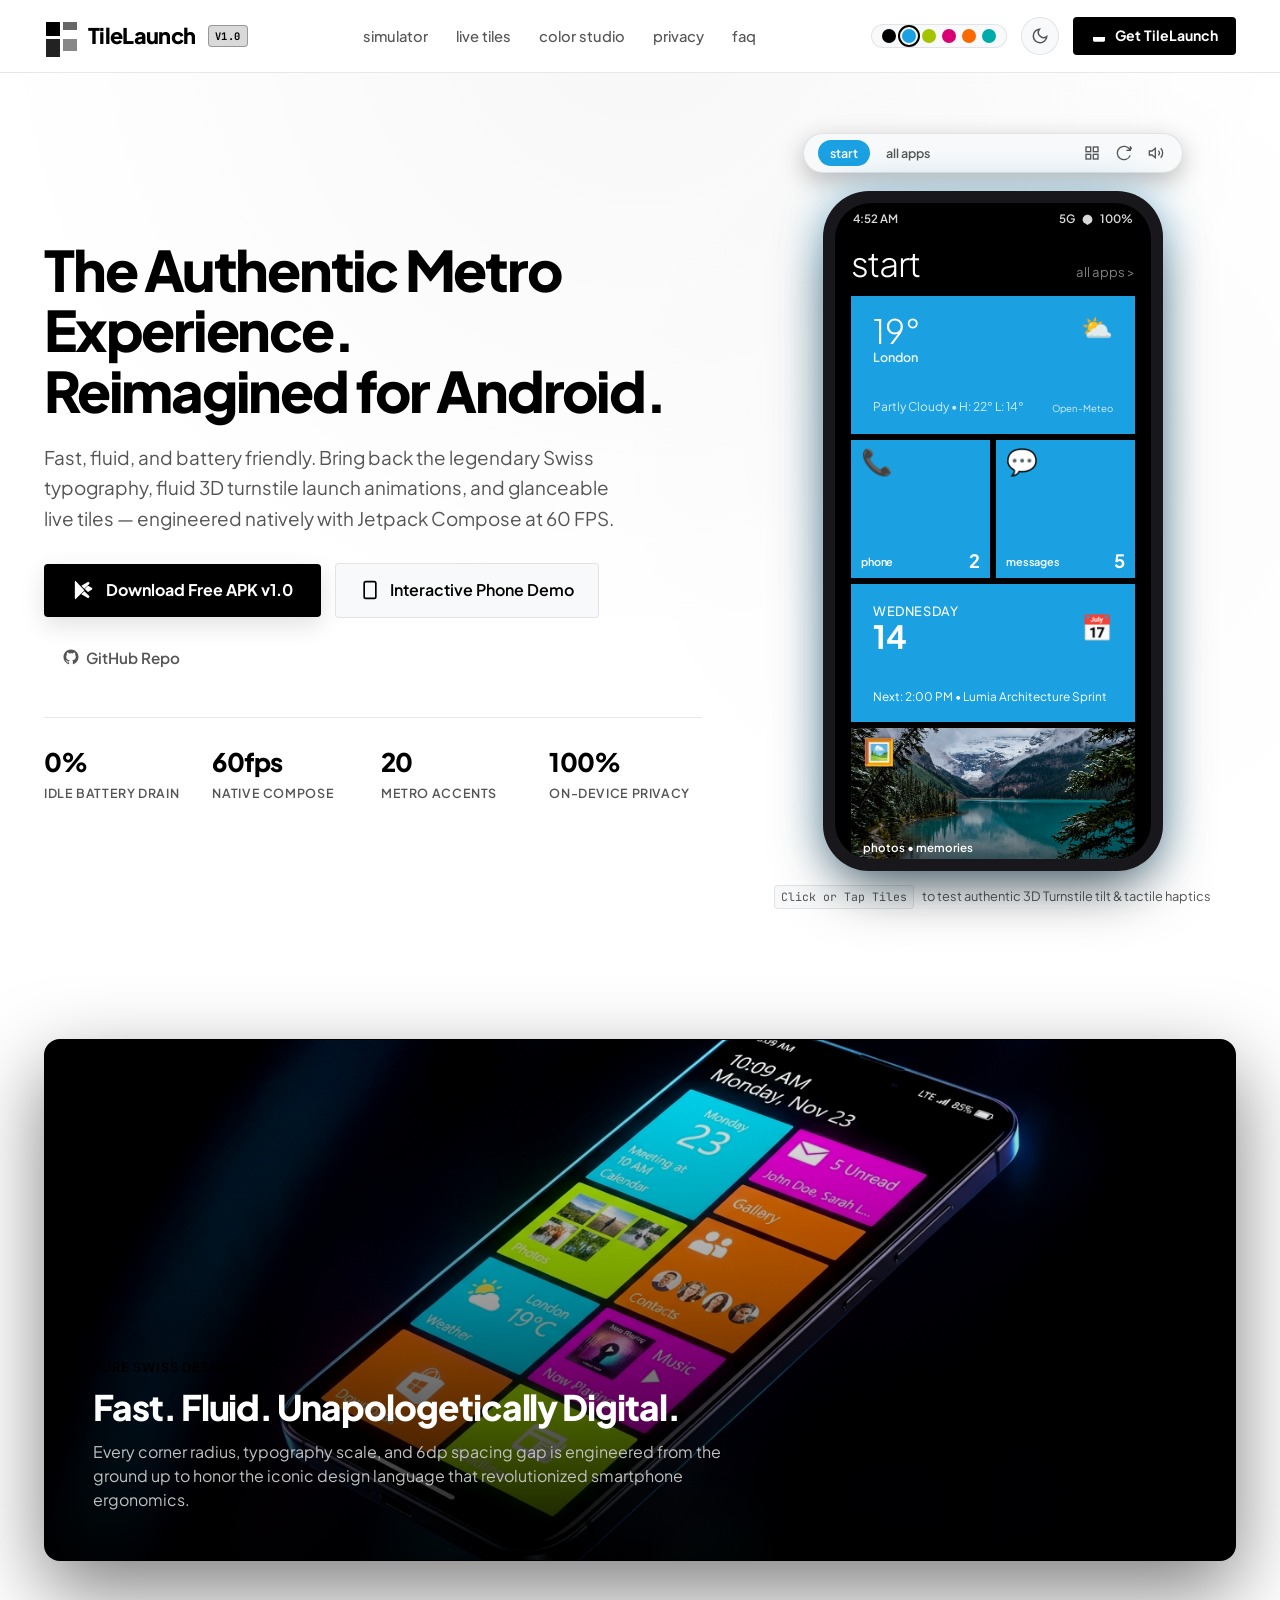
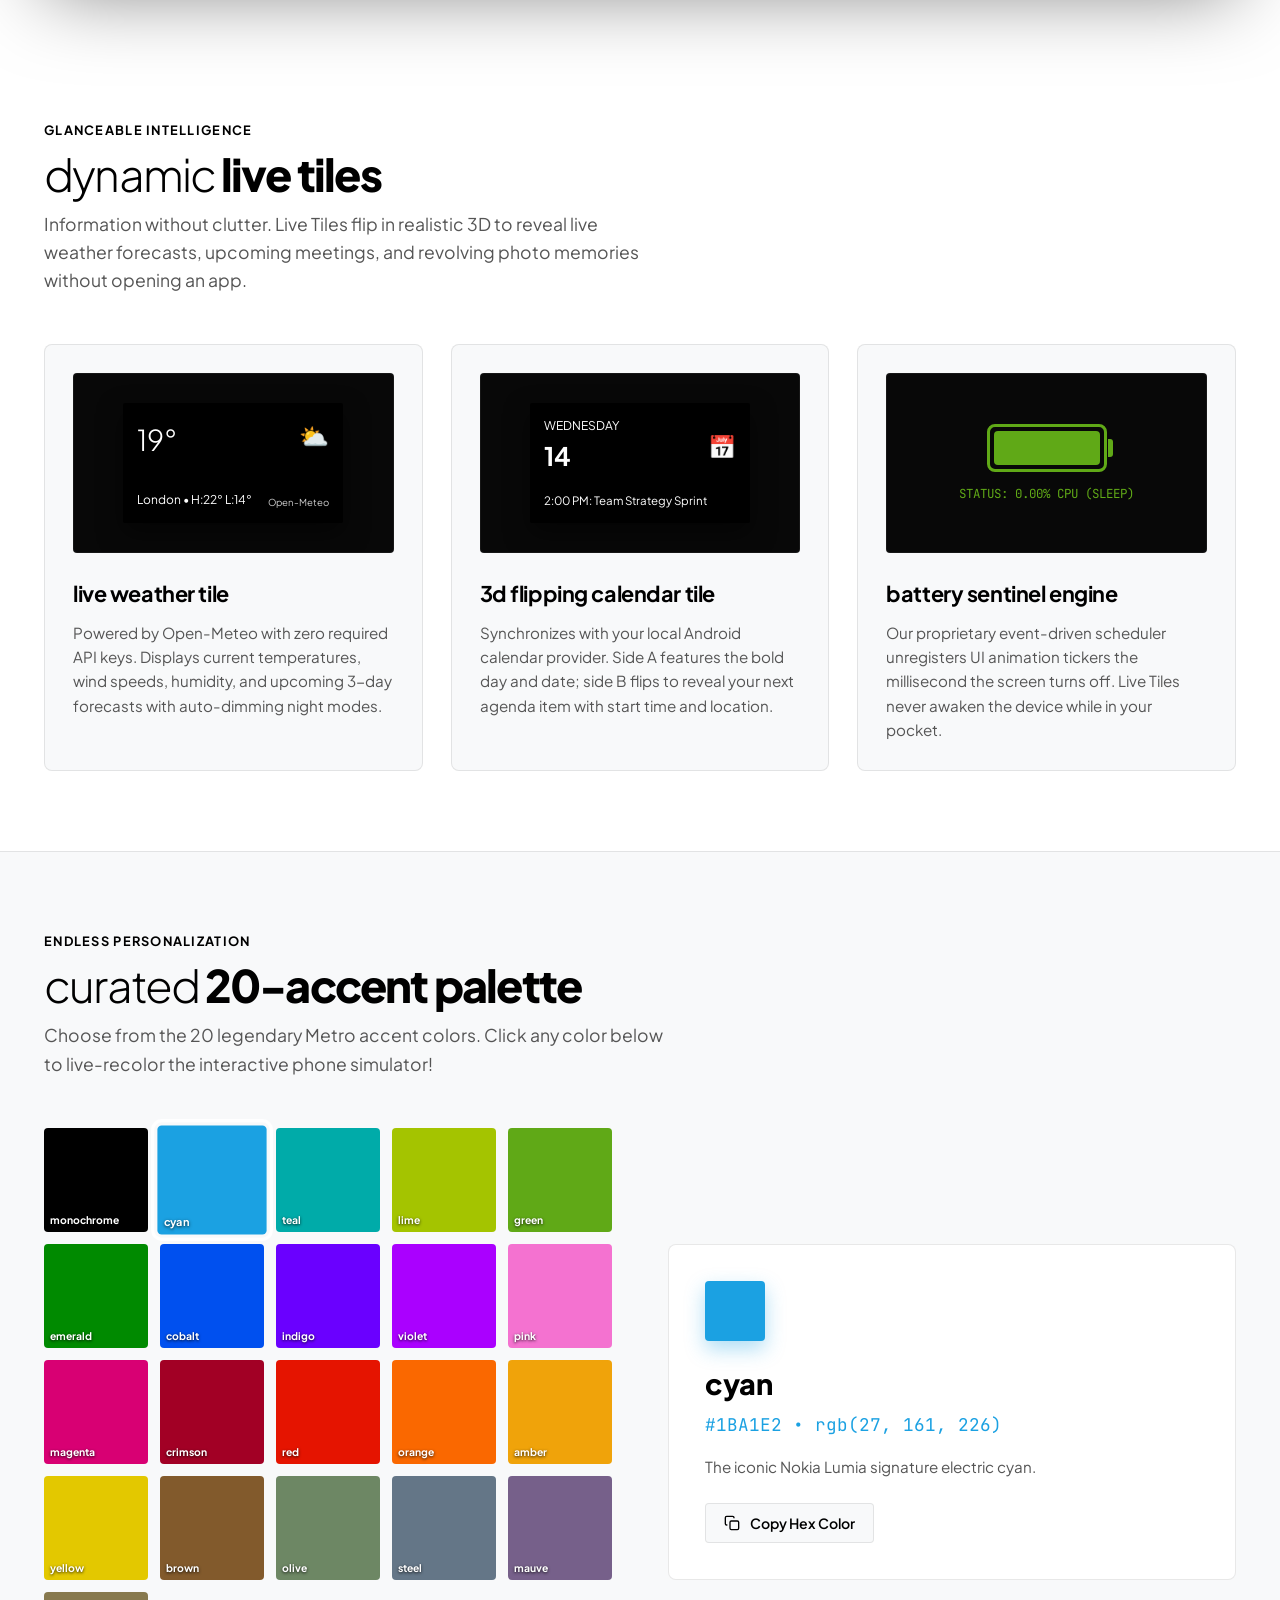
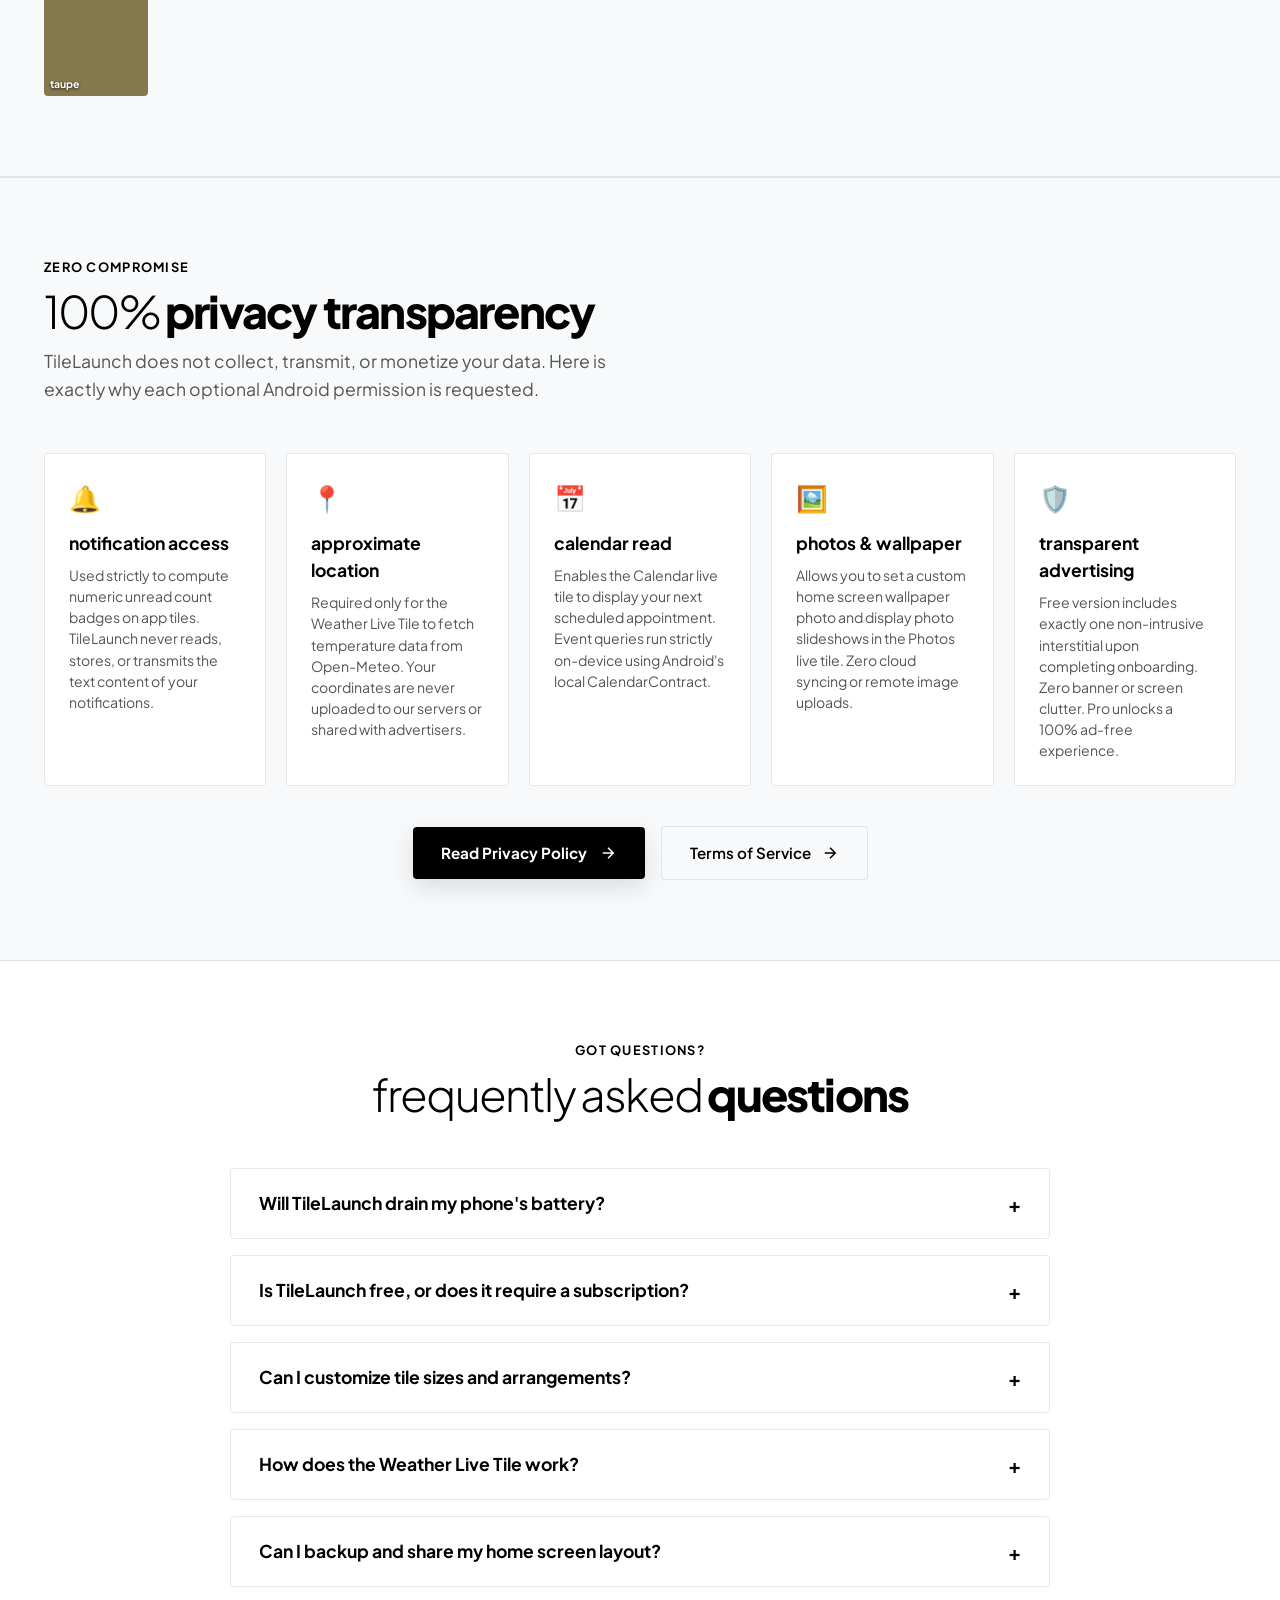
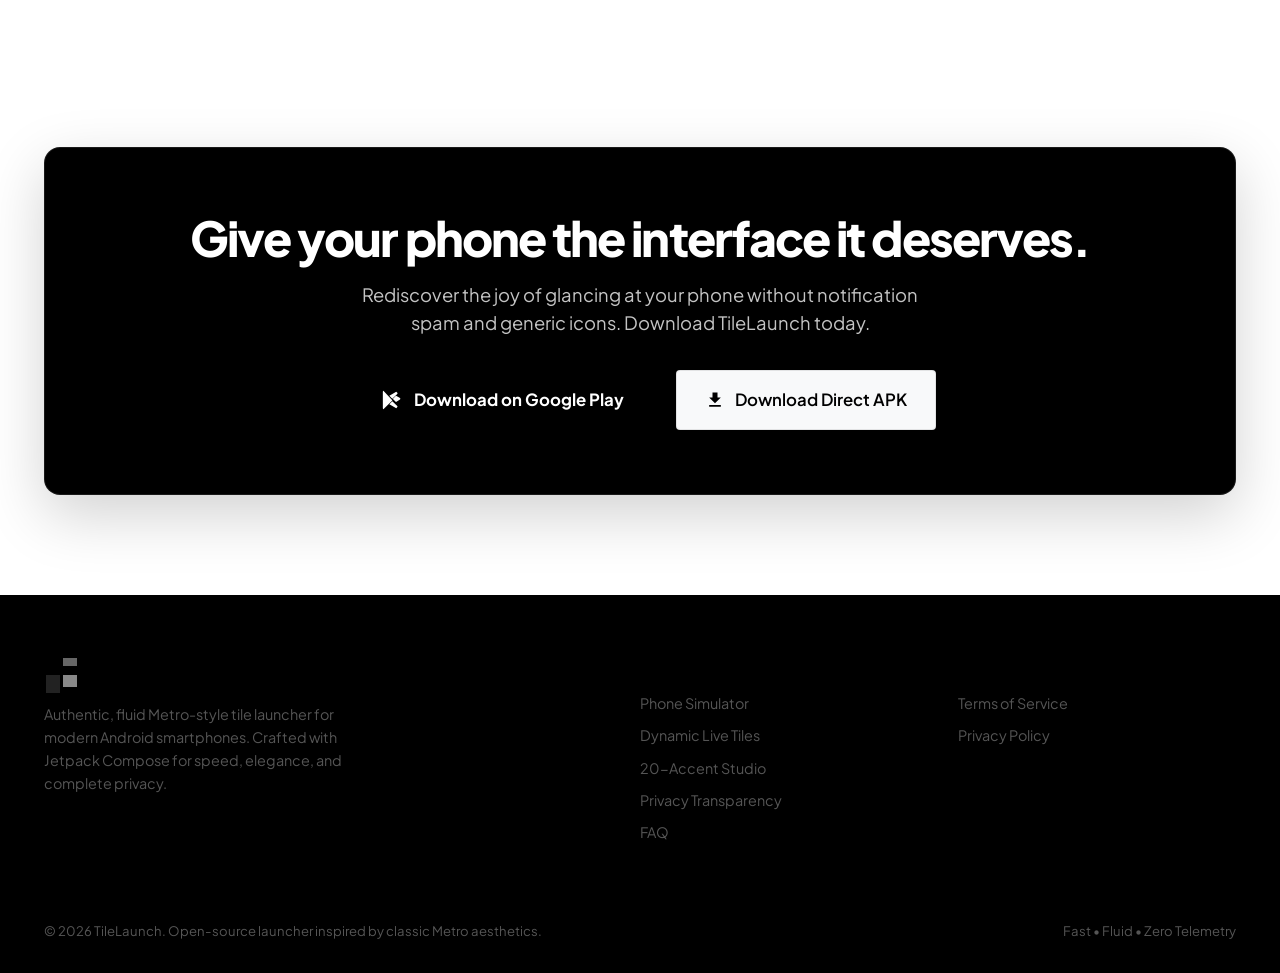
==== commit a30e9b13: "add terms of service links to landing page" ====
--- a/index.html
+++ b/index.html
@@ -597,10 +597,16 @@
           </div>
         </div>
 
-        <!-- Privacy Actions: Routing to Full Legal Page -->
-        <div style="margin-top: 40px; text-align: center;">
-          <a href="privacy.html" class="btn-hero-primary" style="font-size: 0.95rem; padding: 14px 32px;">
-            <span>Read Full Privacy Policy Document</span>
+        <!-- Privacy & Legal Actions: Routing to Full Legal Pages -->
+        <div style="margin-top: 40px; display: flex; justify-content: center; align-items: center; gap: 16px; flex-wrap: wrap;">
+          <a href="privacy.html" class="btn-hero-primary" style="font-size: 0.95rem; padding: 14px 28px;">
+            <span>Read Privacy Policy</span>
+            <svg width="18" height="18" viewBox="0 0 24 24" fill="none" stroke="currentColor" stroke-width="2">
+              <path d="M5 12h14M12 5l7 7-7 7"/>
+            </svg>
+          </a>
+          <a href="terms.html" class="btn-hero-secondary" style="font-size: 0.95rem; padding: 14px 28px;">
+            <span>Terms of Service</span>
             <svg width="18" height="18" viewBox="0 0 24 24" fill="none" stroke="currentColor" stroke-width="2">
               <path d="M5 12h14M12 5l7 7-7 7"/>
             </svg>
@@ -736,7 +742,8 @@
         <div>
           <h5 class="footer-col-title">Legal</h5>
           <ul class="footer-links">
-            <li><a href="privacy.html" class="footer-link" style="color:var(--metro-cyan); font-weight:600;">Privacy Policy</a></li>
+            <li><a href="terms.html" class="footer-link">Terms of Service</a></li>
+            <li><a href="privacy.html" class="footer-link">Privacy Policy</a></li>
           </ul>
         </div>
       </div>
